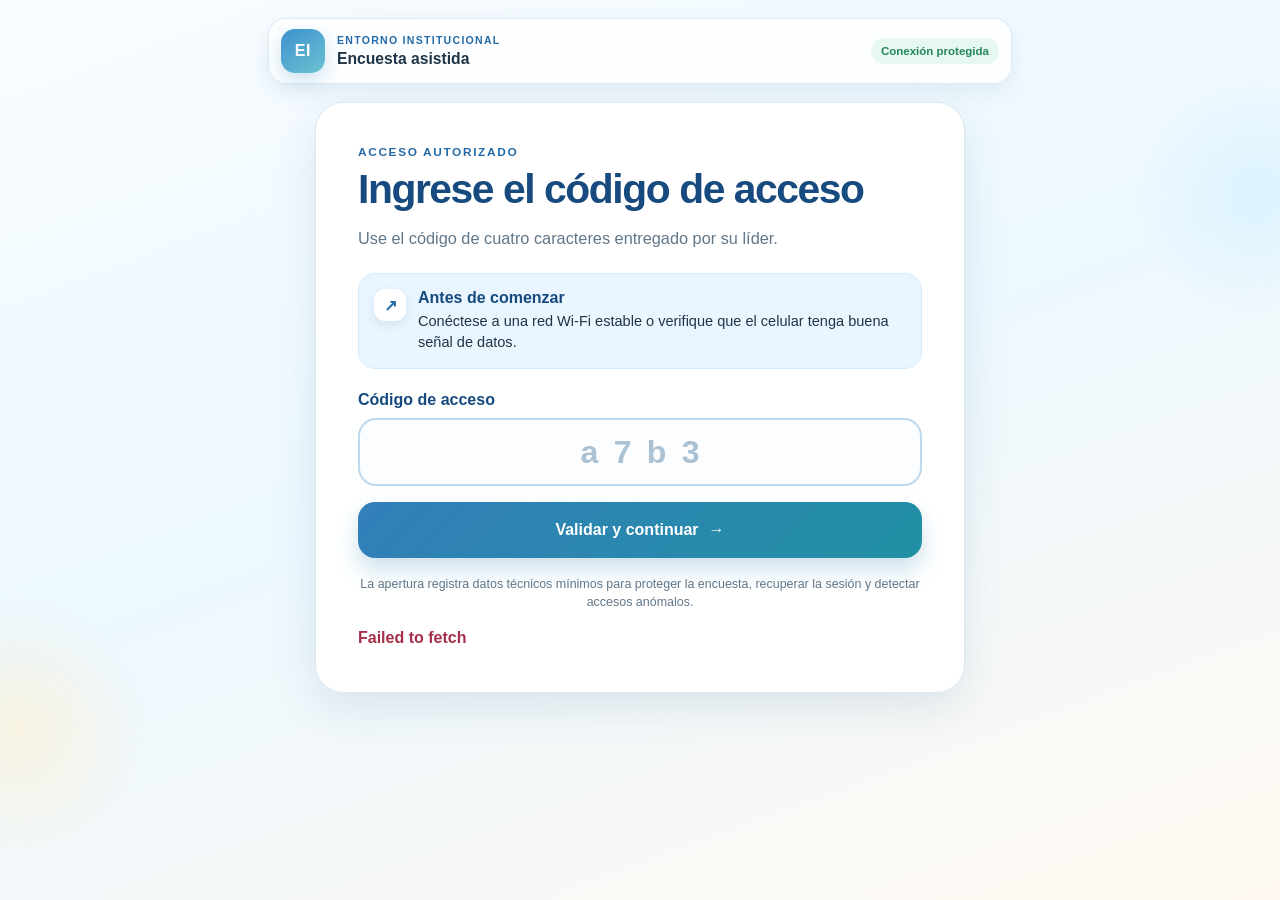
==== index.html @ a16de346 "Add files via upload" ====
<!doctype html>
<html lang="es">
<head>
  <meta charset="utf-8">
  <meta name="viewport" content="width=device-width,initial-scale=1,viewport-fit=cover">
  <meta name="theme-color" content="#eef7ff">
  <meta name="referrer" content="strict-origin-when-cross-origin">
  <meta http-equiv="Content-Security-Policy" content="default-src 'self'; connect-src https://script.google.com https://script.googleusercontent.com; media-src 'self' blob:; style-src 'self'; script-src 'self'; img-src 'self' data:; object-src 'none'; base-uri 'none'; form-action 'self'; frame-ancestors 'none'; upgrade-insecure-requests">
  <title>Encuesta institucional</title>
  <link rel="stylesheet" href="styles.css?v=3.3.1">
</head>
<body>
  <div class="ambient ambient-one" aria-hidden="true"></div>
  <div class="ambient ambient-two" aria-hidden="true"></div>
  <main class="app-shell">
    <header class="brandbar">
      <div class="brandmark" aria-hidden="true">EI</div>
      <div class="brandcopy">
        <span class="brand-overline">ENTORNO INSTITUCIONAL</span>
        <strong>Encuesta asistida</strong>
      </div>
      <span class="secure-badge">Conexión protegida</span>
    </header>

    <section id="loadingView" class="view active compact-view" aria-live="polite">
      <div class="state-icon loading-icon" aria-hidden="true"></div>
      <p class="eyebrow">INICIANDO</p>
      <h1>Preparando la encuesta</h1>
      <p id="loadingText" class="lead">Validando el acceso y las condiciones del entorno…</p>
      <div class="indeterminate"><span></span></div>
    </section>

    <section id="loginView" class="view compact-view">
      <p class="eyebrow">ACCESO AUTORIZADO</p>
      <h1>Ingrese el código de acceso</h1>
      <p class="lead">Use el código de cuatro caracteres entregado por su líder.</p>
      <div class="info-banner network-banner">
        <span class="banner-icon" aria-hidden="true">↗</span>
        <div><strong>Antes de comenzar</strong><p>Conéctese a una red Wi-Fi estable o verifique que el celular tenga buena señal de datos.</p></div>
      </div>
      <label class="field-label" for="accessCode">Código de acceso</label>
      <input id="accessCode" class="access-code" type="text" inputmode="text" autocomplete="one-time-code" maxlength="4" pattern="[a-z0-9]{4}" autocapitalize="none" spellcheck="false" placeholder="a7b3" aria-describedby="loginMsg">
      <button id="loginBtn" class="btn btn-primary"><span>Validar y continuar</span><span aria-hidden="true">→</span></button>
      <p class="privacy-note">La apertura registra datos técnicos mínimos para proteger la encuesta, recuperar la sesión y detectar accesos anómalos.</p>
      <p id="loginMsg" class="message" aria-live="polite"></p>
    </section>

    <section id="setupView" class="view compact-view">
      <p class="eyebrow">PASO DE PREPARACIÓN</p>
      <h1>Configure el entorno</h1>
      <p class="lead">Esta verificación confirma que el dispositivo puede guardar y transmitir la entrevista de forma segura.</p>
      <div class="setup-list" aria-label="Requisitos del entorno">
        <div class="setup-item"><span class="setup-number">1</span><div><strong>Conexión</strong><p>Buena señal de datos o red Wi-Fi estable.</p></div></div>
        <div class="setup-item"><span class="setup-number">2</span><div><strong>Permisos</strong><p>Ubicación y micrófono disponibles.</p></div></div>
        <div class="setup-item"><span class="setup-number">3</span><div><strong>Almacenamiento</strong><p>Espacio local seguro para proteger el avance.</p></div></div>
      </div>
      <label class="consent-card"><input id="consentCheck" type="checkbox"><span>Autorizo la grabación de las respuestas, la ubicación y el registro técnico necesario para la seguridad y recuperación de esta encuesta.</span></label>
      <button id="configureBtn" class="btn btn-primary"><span>Configurar entorno</span><span aria-hidden="true">✓</span></button>
      <div id="setupDetails" class="environment-card hidden">
        <div class="environment-row"><span class="environment-symbol storage-symbol" aria-hidden="true">▣</span><div><strong>Almacenamiento</strong><p id="storageText">Pendiente</p></div></div>
        <div class="environment-row"><span class="environment-symbol location-symbol" aria-hidden="true">⌖</span><div><strong>Ubicación</strong><p id="locationText">Pendiente</p></div></div>
        <div class="environment-row"><span class="environment-symbol microphone-symbol" aria-hidden="true">●</span><div class="environment-grow"><strong>Micrófono</strong><p id="microphoneText">Pendiente</p><div class="meter"><span id="setupMeter"></span></div><p id="setupVoiceText" class="voice-text">Escuchando…</p></div></div>
      </div>
      <div id="testArea" class="test-area hidden">
        <button id="testMicBtn" class="btn btn-test" title="Grabar y escuchar una prueba"><span class="test-icon" aria-hidden="true">◉</span><span>Probar y escucharme</span></button>
        <audio id="testPlayback" controls class="hidden"></audio>
      </div>
      <button id="startBtn" class="btn btn-success hidden"><span>Iniciar encuesta</span><span aria-hidden="true">▶</span></button>
      <p id="setupMsg" class="message" aria-live="polite"></p>
    </section>

    <section id="surveyView" class="view survey-view">
      <header class="survey-status">
        <div class="status-pill"><span id="connectionDot" class="dot"></span><span id="connectionText">Conexión</span></div>
        <div class="progress-pill"><span id="questionCount">1 / 1</span></div>
      </header>
      <div class="question-progress" aria-hidden="true"><span id="questionProgressBar"></span></div>

      <section class="audio-panel" aria-label="Estado del audio">
        <div class="audio-heading"><span class="audio-orb" aria-hidden="true"></span><div><strong id="voiceText">Escuchando…</strong><p id="audioAdvice">El indicador se pondrá verde cuando reciba voz con claridad.</p></div></div>
        <div class="meter meter-large"><span id="surveyMeter"></span></div>
      </section>

      <article id="questionCard" class="question-card theme-institucional">
        <div id="questionContextBox" class="context-block hidden"><span class="context-label">Contexto</span><p id="questionContext"></p></div>
        <div id="recommendationBox" class="recommendation-block hidden"><span class="recommendation-icon" aria-hidden="true">i</span><div><strong>Orientación para el entrevistador</strong><p id="questionRecommendation"></p></div></div>
        <div class="question-heading">
          <span id="questionBadge" class="question-badge">Pregunta</span>
          <h2 id="questionText"></h2>
        </div>
        <div id="answerArea" class="answer-area"></div>
      </article>

      <div id="syncCard" class="sync-card"><span class="sync-icon" aria-hidden="true">✓</span><p id="syncText">Avance actualizado.</p></div>
      <div id="adaptivePause" class="pause-box hidden"><strong>Estamos actualizando el avance</strong><p>Revise la respuesta mientras completamos el cargue.</p></div>
      <nav class="action-bar">
        <button id="backBtn" class="btn btn-back"><span aria-hidden="true">←</span><span>Anterior</span></button>
        <button id="nextBtn" class="btn btn-next"><span>Siguiente</span><span aria-hidden="true">→</span></button>
      </nav>
    </section>

    <section id="closingView" class="view compact-view closing-view">
      <div class="state-icon closing-icon" aria-hidden="true">✓</div>
      <p class="eyebrow">CIERRE DE LA DINÁMICA</p>
      <h1>Estamos guardando el avance</h1>
      <p class="lead">Mantenga esta ventana abierta y no apague el celular hasta alcanzar el 100 %.</p>
      <div class="progress progress-large"><span id="closingProgress"></span></div>
      <p id="closingPercent" class="closing-percent">0 %</p>
      <div class="closing-message-card"><span aria-hidden="true">↻</span><p id="closingMsg" class="message">Organizando la información…</p></div>
      <button id="backupBtn" class="btn btn-back hidden">Descargar respaldo protegido</button>
    </section>

    <section id="doneView" class="view compact-view done-view">
      <div class="state-icon done-icon" aria-hidden="true">✓</div>
      <p class="eyebrow">PROCESO COMPLETADO</p>
      <h1>Gracias por completar la dinámica</h1>
      <p class="lead">Las respuestas quedaron guardadas correctamente. Ya puede cerrar esta ventana.</p>
      <div class="success-summary"><span aria-hidden="true">✓</span><p>Encuesta finalizada y cargue confirmado.</p></div>
    </section>

    <section id="blockedView" class="view compact-view blocked-view">
      <div class="state-icon blocked-icon" aria-hidden="true">!</div>
      <p class="eyebrow">ENTORNO NO DISPONIBLE</p>
      <h1>No fue posible configurar el dispositivo</h1>
      <p class="lead">El navegador o el celular aplica restricciones que impiden guardar la encuesta de forma segura.</p>
      <div class="info-banner warning-banner"><span class="banner-icon" aria-hidden="true">i</span><div><strong>Cómo continuar</strong><p>Abra el enlace directamente en Google Chrome, revise los permisos y la privacidad, instale un navegador actualizado o use otro dispositivo.</p></div></div>
      <p id="blockedDetail" class="technical-detail"></p>
    </section>
  </main>
  <script src="config.js?v=3.3.1"></script>
  <script src="app.js?v=3.3.1"></script>
</body>
</html>
---- styles.css ----
:root{
  --blue-900:#174a7e;
  --blue-700:#246aa8;
  --blue-600:#2e7fc1;
  --blue-100:#e9f5ff;
  --blue-050:#f5faff;
  --cyan-600:#168da2;
  --cyan-100:#dff7fa;
  --green-700:#23865a;
  --green-100:#e6f8ef;
  --amber-700:#9a6b11;
  --amber-100:#fff4d6;
  --rose-700:#b64a62;
  --rose-100:#fff0f4;
  --violet-700:#7456a5;
  --violet-100:#f2edff;
  --ink:#203548;
  --muted:#60778a;
  --line:#dbe7f1;
  --surface:#ffffff;
  --shadow:0 16px 44px rgba(45,91,130,.12);
  --shadow-soft:0 8px 24px rgba(45,91,130,.09);
  --radius-xl:28px;
  --radius-lg:20px;
  --radius-md:14px;
}
*{box-sizing:border-box}
html{min-height:100%;background:#f4faff}
body{margin:0;min-height:100vh;font-family:Inter,ui-sans-serif,-apple-system,BlinkMacSystemFont,"Segoe UI",Roboto,Arial,sans-serif;color:var(--ink);background:linear-gradient(160deg,#f8fcff 0%,#edf8ff 48%,#fff9f1 100%);overflow-x:hidden}
button,input,textarea,select{font:inherit}
button{-webkit-tap-highlight-color:transparent}
.ambient{position:fixed;border-radius:999px;filter:blur(1px);opacity:.52;pointer-events:none;z-index:0}
.ambient-one{width:230px;height:230px;right:-90px;top:80px;background:radial-gradient(circle,#cceeff 0%,rgba(204,238,255,0) 72%)}
.ambient-two{width:260px;height:260px;left:-115px;bottom:40px;background:radial-gradient(circle,#ffedc8 0%,rgba(255,237,200,0) 72%)}
.app-shell{position:relative;z-index:1;width:min(100%,780px);min-height:100vh;margin:0 auto;padding:18px 18px calc(28px + env(safe-area-inset-bottom))}
.brandbar{display:flex;align-items:center;gap:12px;margin-bottom:18px;padding:10px 12px;background:rgba(255,255,255,.76);border:1px solid rgba(218,233,244,.9);border-radius:18px;box-shadow:var(--shadow-soft);backdrop-filter:blur(12px)}
.brandmark{display:grid;place-items:center;width:44px;height:44px;border-radius:14px;background:linear-gradient(145deg,#3d91ce,#6bc3d1);color:#fff;font-weight:900;letter-spacing:.04em;box-shadow:0 8px 18px rgba(46,127,193,.22)}
.brandcopy{display:flex;flex-direction:column;line-height:1.15}.brandcopy strong{font-size:.98rem}.brand-overline{font-size:.66rem;letter-spacing:.12em;color:var(--blue-700);font-weight:800;margin-bottom:4px}
.secure-badge{margin-left:auto;padding:7px 10px;border-radius:999px;background:var(--green-100);color:var(--green-700);font-size:.72rem;font-weight:800;white-space:nowrap}
.view{display:none;background:rgba(255,255,255,.94);border:1px solid rgba(216,231,242,.95);border-radius:var(--radius-xl);box-shadow:var(--shadow);padding:clamp(22px,5vw,42px);animation:viewIn .32s ease both}.view.active{display:block}
@keyframes viewIn{from{opacity:0;transform:translateY(10px)}to{opacity:1;transform:none}}
.compact-view{max-width:650px;margin:0 auto}
.eyebrow{margin:0 0 8px;color:var(--blue-700);font-size:.74rem;font-weight:900;letter-spacing:.14em}
h1{margin:0;color:var(--blue-900);font-size:clamp(1.75rem,7vw,2.55rem);line-height:1.08;letter-spacing:-.035em}
.lead{margin:14px 0 22px;color:var(--muted);font-size:1.02rem;line-height:1.6}
.field-label{display:block;margin:22px 0 9px;font-weight:850;color:var(--blue-900)}
.access-code{width:100%;height:68px;border:2px solid #bdd8ec;border-radius:18px;background:#fbfdff;color:var(--blue-900);font-size:2rem;font-weight:900;text-align:center;letter-spacing:.48em;text-indent:.48em;outline:0;transition:.2s}.access-code:focus{border-color:var(--blue-600);box-shadow:0 0 0 5px rgba(46,127,193,.12);background:#fff}.access-code::placeholder{color:#aac2d3}
.btn{width:100%;min-height:56px;border:0;border-radius:17px;padding:14px 18px;margin-top:16px;display:flex;align-items:center;justify-content:center;gap:10px;font-weight:850;cursor:pointer;transition:transform .16s ease,box-shadow .16s ease,filter .16s ease}.btn:not(:disabled):active{transform:translateY(2px) scale(.995)}.btn:disabled{opacity:.52;cursor:not-allowed;filter:grayscale(.15)}
.btn-primary{color:#fff;background:linear-gradient(135deg,#337fba,#2190a3);box-shadow:0 12px 22px rgba(40,125,172,.23)}.btn-primary:not(:disabled):hover{filter:brightness(1.04);box-shadow:0 14px 28px rgba(40,125,172,.28)}
.btn-success{color:#fff;background:linear-gradient(135deg,#2c9a69,#4db889);box-shadow:0 12px 22px rgba(44,154,105,.22)}
.btn-test{color:var(--violet-700);background:var(--violet-100);border:1px solid #ded3fa}.test-icon{display:grid;place-items:center;width:27px;height:27px;border-radius:50%;background:#fff;box-shadow:0 3px 8px rgba(116,86,165,.15)}
.btn-back{background:#eef5fa;color:var(--blue-900);border:1px solid #d3e3ef}.btn-next{color:#fff;background:linear-gradient(135deg,#2f80bd,#1d9aa3);box-shadow:0 10px 20px rgba(37,133,172,.2)}
.info-banner{display:flex;gap:12px;padding:15px;border-radius:17px;background:var(--blue-100);border:1px solid #d5eafa;color:var(--ink)}.info-banner strong{color:var(--blue-900)}.info-banner p{margin:4px 0 0;line-height:1.45;font-size:.91rem}.banner-icon{flex:0 0 32px;height:32px;border-radius:11px;display:grid;place-items:center;background:#fff;color:var(--blue-700);font-weight:900;box-shadow:0 4px 10px rgba(47,105,150,.12)}
.warning-banner{background:var(--amber-100);border-color:#f0dfa9}.warning-banner strong{color:var(--amber-700)}
.privacy-note{margin:17px 0 0;text-align:center;color:var(--muted);font-size:.78rem;line-height:1.45}
.message{min-height:24px;margin:14px 0 0;line-height:1.45;font-weight:700}.message.error{color:#a72f49}.message.success{color:var(--green-700)}.message.warning{color:var(--amber-700)}
.hidden{display:none!important}
.setup-list{display:grid;gap:10px;margin:18px 0}.setup-item{display:flex;align-items:center;gap:13px;padding:13px 14px;border:1px solid var(--line);background:#fbfdff;border-radius:16px}.setup-number{display:grid;place-items:center;flex:0 0 34px;height:34px;border-radius:12px;background:var(--blue-100);color:var(--blue-700);font-weight:900}.setup-item p{margin:3px 0 0;color:var(--muted);font-size:.85rem}.setup-item strong{color:var(--blue-900)}
.consent-card{display:flex;gap:12px;align-items:flex-start;padding:15px;border:1px solid #d6e4ee;border-radius:17px;background:#f9fcff;line-height:1.45;font-size:.9rem;cursor:pointer}.consent-card input{flex:0 0 20px;width:20px;height:20px;margin:1px 0 0;accent-color:var(--blue-600)}
.environment-card{margin-top:17px;padding:8px;border-radius:19px;background:#f5faff;border:1px solid #dbeaf5}.environment-row{display:flex;align-items:flex-start;gap:12px;padding:12px}.environment-row+.environment-row{border-top:1px solid #dfeaf2}.environment-symbol{display:grid;place-items:center;width:35px;height:35px;border-radius:12px;background:#fff;color:var(--blue-700);font-weight:900;box-shadow:0 4px 10px rgba(52,108,151,.1)}.environment-row p{margin:4px 0 0;color:var(--muted);font-size:.84rem}.environment-grow{flex:1}.test-area audio{width:100%;margin-top:12px}
.meter{height:10px;background:#dceaf3;border-radius:999px;overflow:hidden;margin-top:9px}.meter span{display:block;height:100%;width:0;border-radius:inherit;background:#8ca8bc;transition:width .13s,background .22s,box-shadow .22s}.meter span.good{background:linear-gradient(90deg,#43ad78,#62c88f);box-shadow:0 0 10px rgba(67,173,120,.34)}.meter span.pause{background:linear-gradient(90deg,#e0af3f,#f0c968)}.meter span.bad{background:linear-gradient(90deg,#d9687d,#eb8c9d)}.voice-text{font-size:.82rem!important;font-weight:800;color:var(--muted)!important}
.survey-view{padding:clamp(16px,4vw,28px);background:rgba(255,255,255,.95)}
.survey-status{display:flex;align-items:center;justify-content:space-between;gap:10px}.status-pill,.progress-pill{display:flex;align-items:center;gap:7px;padding:9px 12px;border-radius:999px;background:#f2f8fc;color:var(--blue-900);font-size:.8rem;font-weight:850}.dot{width:10px;height:10px;border-radius:50%;background:#9db1c0;box-shadow:0 0 0 4px rgba(157,177,192,.12)}.dot.online{background:#32a56c;box-shadow:0 0 0 4px rgba(50,165,108,.12)}.dot.offline{background:#cf6076;box-shadow:0 0 0 4px rgba(207,96,118,.12)}
.question-progress{height:6px;margin:13px 2px 15px;background:#e7f0f6;border-radius:999px;overflow:hidden}.question-progress span{display:block;height:100%;width:0;background:linear-gradient(90deg,#4b9ace,#41bdad);border-radius:inherit;transition:width .3s ease}
.audio-panel{padding:13px 15px;margin-bottom:15px;border-radius:18px;background:linear-gradient(135deg,#f2f9ff,#f3fcfb);border:1px solid #d7ebf2}.audio-heading{display:flex;align-items:center;gap:11px}.audio-heading strong{display:block;color:var(--blue-900);font-size:.92rem}.audio-heading p{margin:3px 0 0;color:var(--muted);font-size:.78rem;line-height:1.35}.audio-orb{width:36px;height:36px;border-radius:50%;background:radial-gradient(circle at 35% 30%,#fff 0 18%,#68bdd2 20% 52%,#438fc0 54%);box-shadow:0 0 0 6px rgba(82,166,199,.11)}.meter-large{height:9px;margin-top:12px}
.question-card{position:relative;overflow:hidden;min-height:50vh;padding:clamp(20px,5vw,34px);border-radius:25px;border:1px solid #d8e7f1;background:linear-gradient(145deg,#fff,#f8fcff);box-shadow:0 13px 30px rgba(49,93,126,.1);display:flex;flex-direction:column;justify-content:center;transition:background .3s,border-color .3s}.question-card:before{content:"";position:absolute;right:-35px;top:-38px;width:135px;height:135px;border-radius:50%;background:rgba(84,172,211,.09);pointer-events:none}.question-card.theme-experiencia{background:linear-gradient(145deg,#fff,#f8f5ff);border-color:#e4dcf4}.question-card.theme-experiencia:before{background:rgba(132,98,184,.08)}.question-card.theme-comunidad{background:linear-gradient(145deg,#fff,#f3fcf8);border-color:#d7efe3}.question-card.theme-comunidad:before{background:rgba(63,173,120,.08)}.question-card.theme-mejora{background:linear-gradient(145deg,#fff,#fff9ef);border-color:#f2e4c7}.question-card.theme-mejora:before{background:rgba(218,161,54,.08)}.question-card.theme-cierre{background:linear-gradient(145deg,#fff,#fff4f7);border-color:#f1dce3}.question-card.theme-cierre:before{background:rgba(204,92,124,.07)}
.context-block{margin-bottom:15px;padding:13px 15px;border-radius:15px;background:rgba(255,255,255,.8);border:1px solid rgba(205,222,234,.9)}.context-label{display:block;margin-bottom:4px;color:var(--cyan-600);font-size:.69rem;font-weight:900;letter-spacing:.1em;text-transform:uppercase}.context-block p{margin:0;color:var(--muted);font-size:.9rem;line-height:1.5}
.recommendation-block{display:flex;gap:12px;margin-bottom:19px;padding:14px 15px;border-radius:17px;background:var(--amber-100);border:1px solid #f0dfa9}.recommendation-icon{display:grid;place-items:center;flex:0 0 28px;height:28px;border-radius:10px;background:#fff;color:var(--amber-700);font-weight:900}.recommendation-block strong{color:#80580f;font-size:.83rem}.recommendation-block p{margin:4px 0 0;color:#775f31;font-size:.88rem;line-height:1.48}
.question-heading{position:relative;z-index:1}.question-badge{display:inline-flex;padding:6px 10px;margin-bottom:10px;border-radius:999px;background:var(--blue-100);color:var(--blue-700);font-size:.7rem;font-weight:900;letter-spacing:.08em;text-transform:uppercase}.question-heading h2{margin:0;color:var(--blue-900);font-size:clamp(1.42rem,6vw,2.12rem);line-height:1.24;letter-spacing:-.026em;text-wrap:pretty}.question-card.question-long .question-heading h2{font-size:clamp(1.22rem,5vw,1.7rem);line-height:1.34}.question-card.question-very-long .question-heading h2{font-size:clamp(1.08rem,4.5vw,1.42rem);line-height:1.4}
.answer-area{position:relative;z-index:1;margin-top:22px}.answer-area textarea,.answer-area input[type="number"],.answer-area input[type="text"],.answer-area select{width:100%;min-height:58px;padding:15px 16px;border:2px solid #cddfeb;border-radius:17px;background:#fff;color:var(--ink);font-size:1rem;outline:none;transition:.2s}.answer-area textarea{min-height:145px;resize:vertical;line-height:1.5}.answer-area textarea:focus,.answer-area input:focus,.answer-area select:focus{border-color:#55a3cf;box-shadow:0 0 0 5px rgba(73,158,206,.11)}
.choice{display:flex;align-items:center;gap:12px;min-height:56px;margin:10px 0;padding:13px 15px;border:2px solid #d7e4ed;border-radius:17px;background:rgba(255,255,255,.92);cursor:pointer;transition:.18s}.choice:hover{border-color:#9bc7e1;background:#fff;transform:translateY(-1px)}.choice:has(input:checked){border-color:#4f9fca;background:#eaf6ff;box-shadow:0 7px 16px rgba(54,137,184,.12)}.choice input{width:20px;height:20px;margin:0;accent-color:#348bc1}.choice span{font-weight:750;line-height:1.35}
.sync-card{display:flex;align-items:center;justify-content:center;gap:8px;margin:13px 0 0;padding:9px 12px;border-radius:14px;background:#f1f8f5;color:var(--green-700);font-size:.82rem;font-weight:750}.sync-card p{margin:0}.sync-icon{display:grid;place-items:center;width:21px;height:21px;border-radius:50%;background:var(--green-100);font-weight:900}.sync-card.is-pending{background:var(--amber-100);color:var(--amber-700)}.sync-card.is-offline{background:var(--rose-100);color:var(--rose-700)}
.pause-box{margin-top:12px;padding:14px;text-align:center;border-radius:16px;background:var(--violet-100);color:var(--violet-700)}.pause-box p{margin:4px 0 0;font-size:.86rem}
.action-bar{position:sticky;bottom:calc(10px + env(safe-area-inset-bottom));z-index:5;display:grid;grid-template-columns:minmax(112px,.78fr) minmax(160px,1.35fr);gap:11px;margin-top:14px;padding:8px;border-radius:21px;background:rgba(255,255,255,.9);border:1px solid rgba(211,228,239,.95);box-shadow:0 12px 28px rgba(40,79,111,.14);backdrop-filter:blur(12px)}.action-bar .btn{margin:0;min-height:54px}
.state-icon{display:grid;place-items:center;width:72px;height:72px;margin:2px 0 20px;border-radius:24px;font-size:2rem;font-weight:900}.loading-icon{position:relative;background:var(--blue-100)}.loading-icon:after{content:"";width:29px;height:29px;border:4px solid #b8d9ec;border-top-color:var(--blue-600);border-radius:50%;animation:spin .9s linear infinite}@keyframes spin{to{transform:rotate(360deg)}}
.indeterminate{height:8px;margin-top:22px;overflow:hidden;border-radius:999px;background:#e4eef5}.indeterminate span{display:block;width:42%;height:100%;border-radius:inherit;background:linear-gradient(90deg,#4f9ecb,#57c1ba);animation:indeterminate 1.4s ease-in-out infinite}@keyframes indeterminate{0%{transform:translateX(-110%)}100%{transform:translateX(340%)}}
.closing-icon{background:var(--blue-100);color:var(--blue-700)}.done-icon{background:var(--green-100);color:var(--green-700)}.blocked-icon{background:var(--rose-100);color:var(--rose-700)}
.progress{height:17px;background:#e3edf4;border-radius:999px;overflow:hidden}.progress span{display:block;width:0;height:100%;border-radius:inherit;background:linear-gradient(90deg,#3e91c7,#45b9aa);transition:width .35s}.progress-large{margin-top:26px}.closing-percent{text-align:center;margin:13px 0;font-size:1.65rem;font-weight:900;color:var(--blue-900)}.closing-message-card{display:flex;align-items:center;justify-content:center;gap:10px;padding:12px;border-radius:15px;background:#f4f9fc;color:var(--muted)}.closing-message-card .message{margin:0;min-height:0}.success-summary{display:flex;align-items:center;gap:11px;margin-top:24px;padding:15px;border-radius:17px;background:var(--green-100);color:var(--green-700);font-weight:800}.success-summary span{display:grid;place-items:center;width:28px;height:28px;border-radius:50%;background:#fff}.success-summary p{margin:0}.technical-detail{margin-top:16px;padding:11px 13px;border-radius:13px;background:#f8fafc;color:#788999;font-size:.77rem;overflow-wrap:anywhere}
@media(max-width:560px){.app-shell{padding:12px 12px calc(20px + env(safe-area-inset-bottom))}.brandbar{margin-bottom:12px}.secure-badge{font-size:.65rem;padding:6px 8px}.view{padding:21px 17px;border-radius:23px}.question-card{min-height:53vh;padding:21px 17px}.survey-view{padding:13px}.audio-panel{padding:12px}.action-bar{grid-template-columns:1fr 1.55fr}.brandcopy strong{font-size:.9rem}}
@media(max-width:370px){.secure-badge{display:none}.question-card{min-height:51vh}.question-heading h2{font-size:1.34rem}.action-bar{grid-template-columns:1fr}.btn-back{order:2}}
@media(prefers-reduced-motion:reduce){*,*:before,*:after{scroll-behavior:auto!important;animation-duration:.01ms!important;animation-iteration-count:1!important;transition-duration:.01ms!important}}
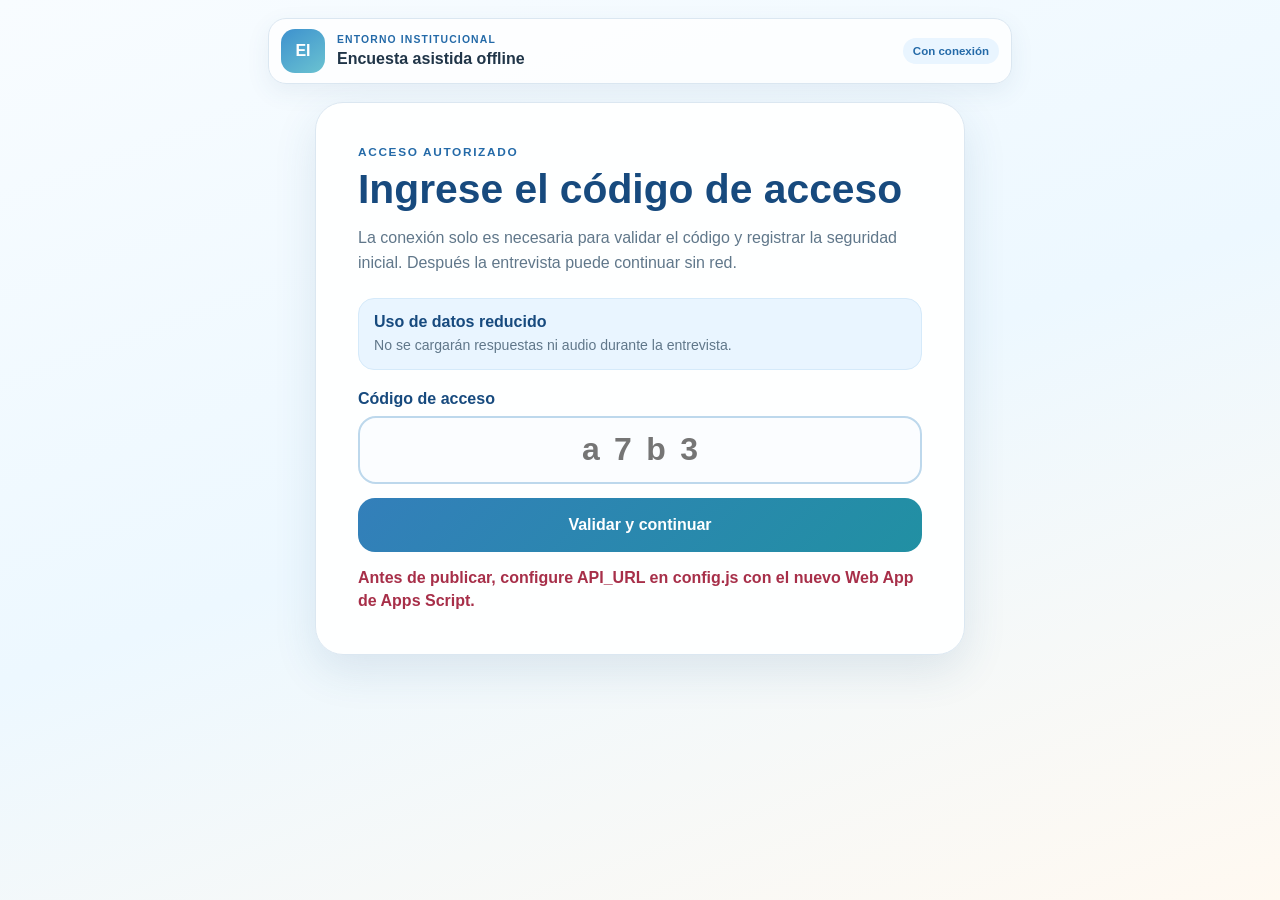
==== commit 0094f3dd: "Add files via upload" ====
--- a/index.html
+++ b/index.html
@@ -5,129 +5,128 @@
   <meta name="viewport" content="width=device-width,initial-scale=1,viewport-fit=cover">
   <meta name="theme-color" content="#eef7ff">
   <meta name="referrer" content="strict-origin-when-cross-origin">
-  <meta http-equiv="Content-Security-Policy" content="default-src 'self'; connect-src https://script.google.com https://script.googleusercontent.com; media-src 'self' blob:; style-src 'self'; script-src 'self'; img-src 'self' data:; object-src 'none'; base-uri 'none'; form-action 'self'; frame-ancestors 'none'; upgrade-insecure-requests">
-  <title>Encuesta institucional</title>
-  <link rel="stylesheet" href="styles.css?v=3.3.1">
+  <meta http-equiv="Content-Security-Policy" content="default-src 'self'; connect-src https://script.google.com https://script.googleusercontent.com; media-src 'self' blob:; style-src 'self'; script-src 'self'; img-src 'self' data:; object-src 'none'; base-uri 'none'; form-action 'self'; upgrade-insecure-requests">
+  <link rel="manifest" href="manifest.webmanifest">
+  <link rel="stylesheet" href="styles.css">
+  <title>Encuesta institucional offline</title>
 </head>
 <body>
-  <div class="ambient ambient-one" aria-hidden="true"></div>
-  <div class="ambient ambient-two" aria-hidden="true"></div>
   <main class="app-shell">
     <header class="brandbar">
-      <div class="brandmark" aria-hidden="true">EI</div>
-      <div class="brandcopy">
-        <span class="brand-overline">ENTORNO INSTITUCIONAL</span>
-        <strong>Encuesta asistida</strong>
-      </div>
-      <span class="secure-badge">Conexión protegida</span>
+      <div class="brandmark">EI</div>
+      <div class="brandcopy"><small>ENTORNO INSTITUCIONAL</small><strong>Encuesta asistida offline</strong></div>
+      <span id="globalConnection" class="secure-badge">Verificando…</span>
     </header>
 
-    <section id="loadingView" class="view active compact-view" aria-live="polite">
-      <div class="state-icon loading-icon" aria-hidden="true"></div>
+    <section id="loadingView" class="view active compact-view">
+      <div class="state-icon loading-icon"></div>
       <p class="eyebrow">INICIANDO</p>
-      <h1>Preparando la encuesta</h1>
-      <p id="loadingText" class="lead">Validando el acceso y las condiciones del entorno…</p>
-      <div class="indeterminate"><span></span></div>
+      <h1>Preparando la herramienta</h1>
+      <p class="lead">Revisando almacenamiento local y sesiones pendientes…</p>
+    </section>
+
+    <section id="resumeView" class="view compact-view">
+      <p class="eyebrow">SESIÓN LOCAL ENCONTRADA</p>
+      <h1>Puede continuar sin internet</h1>
+      <p class="lead">Este dispositivo conserva una entrevista que no ha sido borrada. Ingrese el mismo código para reanudarla.</p>
+      <div class="info-banner"><strong id="resumeSessionLabel">Sesión guardada</strong><span id="resumeStageText"></span></div>
+      <label class="field-label" for="resumeCode">Código de acceso</label>
+      <input id="resumeCode" class="access-code" maxlength="4" autocomplete="off" autocapitalize="none" spellcheck="false" placeholder="a7b3">
+      <button id="resumeBtn" class="btn btn-primary">Reanudar entrevista</button>
+      <button id="goLoginBtn" class="btn btn-secondary">Volver al acceso en línea</button>
+      <p id="resumeMsg" class="message"></p>
     </section>
 
     <section id="loginView" class="view compact-view">
       <p class="eyebrow">ACCESO AUTORIZADO</p>
       <h1>Ingrese el código de acceso</h1>
-      <p class="lead">Use el código de cuatro caracteres entregado por su líder.</p>
-      <div class="info-banner network-banner">
-        <span class="banner-icon" aria-hidden="true">↗</span>
-        <div><strong>Antes de comenzar</strong><p>Conéctese a una red Wi-Fi estable o verifique que el celular tenga buena señal de datos.</p></div>
-      </div>
+      <p class="lead">La conexión solo es necesaria para validar el código y registrar la seguridad inicial. Después la entrevista puede continuar sin red.</p>
+      <div class="info-banner"><strong>Uso de datos reducido</strong><span>No se cargarán respuestas ni audio durante la entrevista.</span></div>
       <label class="field-label" for="accessCode">Código de acceso</label>
-      <input id="accessCode" class="access-code" type="text" inputmode="text" autocomplete="one-time-code" maxlength="4" pattern="[a-z0-9]{4}" autocapitalize="none" spellcheck="false" placeholder="a7b3" aria-describedby="loginMsg">
-      <button id="loginBtn" class="btn btn-primary"><span>Validar y continuar</span><span aria-hidden="true">→</span></button>
-      <p class="privacy-note">La apertura registra datos técnicos mínimos para proteger la encuesta, recuperar la sesión y detectar accesos anómalos.</p>
-      <p id="loginMsg" class="message" aria-live="polite"></p>
+      <input id="accessCode" class="access-code" maxlength="4" autocomplete="one-time-code" autocapitalize="none" spellcheck="false" placeholder="a7b3">
+      <button id="loginBtn" class="btn btn-primary">Validar y continuar</button>
+      <p id="loginMsg" class="message"></p>
     </section>
 
     <section id="setupView" class="view compact-view">
-      <p class="eyebrow">PASO DE PREPARACIÓN</p>
+      <p class="eyebrow">PREPARACIÓN LOCAL</p>
       <h1>Configure el entorno</h1>
-      <p class="lead">Esta verificación confirma que el dispositivo puede guardar y transmitir la entrevista de forma segura.</p>
-      <div class="setup-list" aria-label="Requisitos del entorno">
-        <div class="setup-item"><span class="setup-number">1</span><div><strong>Conexión</strong><p>Buena señal de datos o red Wi-Fi estable.</p></div></div>
-        <div class="setup-item"><span class="setup-number">2</span><div><strong>Permisos</strong><p>Ubicación y micrófono disponibles.</p></div></div>
-        <div class="setup-item"><span class="setup-number">3</span><div><strong>Almacenamiento</strong><p>Espacio local seguro para proteger el avance.</p></div></div>
+      <p class="lead">El dispositivo verificará espacio, ubicación, micrófono y cifrado. Los audios se guardarán cifrados en este teléfono.</p>
+      <div class="setup-list">
+        <div><strong>1. Almacenamiento</strong><span id="storageText">Pendiente</span></div>
+        <div><strong>2. Ubicación</strong><span id="locationText">Pendiente</span></div>
+        <div><strong>3. Micrófono</strong><span id="microphoneText">Pendiente</span></div>
       </div>
-      <label class="consent-card"><input id="consentCheck" type="checkbox"><span>Autorizo la grabación de las respuestas, la ubicación y el registro técnico necesario para la seguridad y recuperación de esta encuesta.</span></label>
-      <button id="configureBtn" class="btn btn-primary"><span>Configurar entorno</span><span aria-hidden="true">✓</span></button>
-      <div id="setupDetails" class="environment-card hidden">
-        <div class="environment-row"><span class="environment-symbol storage-symbol" aria-hidden="true">▣</span><div><strong>Almacenamiento</strong><p id="storageText">Pendiente</p></div></div>
-        <div class="environment-row"><span class="environment-symbol location-symbol" aria-hidden="true">⌖</span><div><strong>Ubicación</strong><p id="locationText">Pendiente</p></div></div>
-        <div class="environment-row"><span class="environment-symbol microphone-symbol" aria-hidden="true">●</span><div class="environment-grow"><strong>Micrófono</strong><p id="microphoneText">Pendiente</p><div class="meter"><span id="setupMeter"></span></div><p id="setupVoiceText" class="voice-text">Escuchando…</p></div></div>
+      <label class="consent-card"><input id="consentCheck" type="checkbox"><span>Autorizo la grabación, ubicación y registro técnico necesario para esta entrevista y su recuperación.</span></label>
+      <button id="configureBtn" class="btn btn-primary">Configurar entorno</button>
+      <div id="audioTestArea" class="hidden">
+        <div class="audio-panel"><strong id="setupVoiceText">Escuchando…</strong><div class="meter"><span id="setupMeter"></span></div></div>
+        <button id="testMicBtn" class="btn btn-secondary">Probar y escucharme</button>
+        <audio id="testPlayback" class="hidden" controls></audio>
       </div>
-      <div id="testArea" class="test-area hidden">
-        <button id="testMicBtn" class="btn btn-test" title="Grabar y escuchar una prueba"><span class="test-icon" aria-hidden="true">◉</span><span>Probar y escucharme</span></button>
-        <audio id="testPlayback" controls class="hidden"></audio>
-      </div>
-      <button id="startBtn" class="btn btn-success hidden"><span>Iniciar encuesta</span><span aria-hidden="true">▶</span></button>
-      <p id="setupMsg" class="message" aria-live="polite"></p>
+      <button id="startBtn" class="btn btn-success hidden">Iniciar encuesta</button>
+      <p id="setupMsg" class="message"></p>
     </section>
 
     <section id="surveyView" class="view survey-view">
       <header class="survey-status">
-        <div class="status-pill"><span id="connectionDot" class="dot"></span><span id="connectionText">Conexión</span></div>
-        <div class="progress-pill"><span id="questionCount">1 / 1</span></div>
+        <span id="connectionText" class="status-pill">Estado local</span>
+        <span id="questionCount" class="status-pill">1 de 1</span>
       </header>
-      <div class="question-progress" aria-hidden="true"><span id="questionProgressBar"></span></div>
-
-      <section class="audio-panel" aria-label="Estado del audio">
-        <div class="audio-heading"><span class="audio-orb" aria-hidden="true"></span><div><strong id="voiceText">Escuchando…</strong><p id="audioAdvice">El indicador se pondrá verde cuando reciba voz con claridad.</p></div></div>
-        <div class="meter meter-large"><span id="surveyMeter"></span></div>
-      </section>
-
+      <div class="question-progress"><span id="questionProgressBar"></span></div>
+      <div class="audio-panel">
+        <strong id="voiceText">Escuchando…</strong>
+        <p id="audioAdvice">La grabación se almacena cifrada en este dispositivo.</p>
+        <div class="meter"><span id="surveyMeter"></span></div>
+      </div>
       <article id="questionCard" class="question-card theme-institucional">
-        <div id="questionContextBox" class="context-block hidden"><span class="context-label">Contexto</span><p id="questionContext"></p></div>
-        <div id="recommendationBox" class="recommendation-block hidden"><span class="recommendation-icon" aria-hidden="true">i</span><div><strong>Orientación para el entrevistador</strong><p id="questionRecommendation"></p></div></div>
-        <div class="question-heading">
-          <span id="questionBadge" class="question-badge">Pregunta</span>
-          <h2 id="questionText"></h2>
-        </div>
+        <div id="questionContextBox" class="context-block hidden"><small>Contexto</small><p id="questionContext"></p></div>
+        <div id="recommendationBox" class="recommendation-block hidden"><strong>Orientación para el entrevistador</strong><p id="questionRecommendation"></p></div>
+        <span id="questionBadge" class="question-badge">Pregunta</span>
+        <h2 id="questionText"></h2>
         <div id="answerArea" class="answer-area"></div>
       </article>
-
-      <div id="syncCard" class="sync-card"><span class="sync-icon" aria-hidden="true">✓</span><p id="syncText">Avance actualizado.</p></div>
-      <div id="adaptivePause" class="pause-box hidden"><strong>Estamos actualizando el avance</strong><p>Revise la respuesta mientras completamos el cargue.</p></div>
+      <div class="local-card"><strong>Guardado local</strong><span id="localSaveText">Protegiendo avance…</span></div>
       <nav class="action-bar">
-        <button id="backBtn" class="btn btn-back"><span aria-hidden="true">←</span><span>Anterior</span></button>
-        <button id="nextBtn" class="btn btn-next"><span>Siguiente</span><span aria-hidden="true">→</span></button>
+        <button id="backBtn" class="btn btn-secondary">← Anterior</button>
+        <button id="nextBtn" class="btn btn-primary">Siguiente →</button>
       </nav>
     </section>
 
-    <section id="closingView" class="view compact-view closing-view">
-      <div class="state-icon closing-icon" aria-hidden="true">✓</div>
-      <p class="eyebrow">CIERRE DE LA DINÁMICA</p>
-      <h1>Estamos guardando el avance</h1>
-      <p class="lead">Mantenga esta ventana abierta y no apague el celular hasta alcanzar el 100 %.</p>
-      <div class="progress progress-large"><span id="closingProgress"></span></div>
-      <p id="closingPercent" class="closing-percent">0 %</p>
-      <div class="closing-message-card"><span aria-hidden="true">↻</span><p id="closingMsg" class="message">Organizando la información…</p></div>
-      <button id="backupBtn" class="btn btn-back hidden">Descargar respaldo protegido</button>
+    <section id="finalizingView" class="view compact-view">
+      <p class="eyebrow">FINALIZANDO</p>
+      <h1>Preparando el expediente cifrado</h1>
+      <p class="lead">No se está cargando a Google. Estamos organizando en el teléfono las respuestas y audios cifrados.</p>
+      <div class="progress"><span id="packageProgress"></span></div>
+      <p id="packageProgressText" class="message">Deteniendo grabación…</p>
     </section>
 
-    <section id="doneView" class="view compact-view done-view">
-      <div class="state-icon done-icon" aria-hidden="true">✓</div>
-      <p class="eyebrow">PROCESO COMPLETADO</p>
-      <h1>Gracias por completar la dinámica</h1>
-      <p class="lead">Las respuestas quedaron guardadas correctamente. Ya puede cerrar esta ventana.</p>
-      <div class="success-summary"><span aria-hidden="true">✓</span><p>Encuesta finalizada y cargue confirmado.</p></div>
+    <section id="shareView" class="view compact-view">
+      <p class="eyebrow">EXPEDIENTE LISTO</p>
+      <h1>Enviar respuestas</h1>
+      <p class="lead">El archivo está cifrado. Compártalo por WhatsApp con el número configurado. La herramienta no puede enviarlo sin su confirmación.</p>
+      <div class="file-card">
+        <strong id="packageName">archivo.encuesta</strong>
+        <span id="packageSize">0 MB</span>
+        <span id="whatsappTarget">Destino: sin configurar</span>
+      </div>
+      <button id="shareBtn" class="btn btn-success">Compartir archivo</button>
+      <button id="downloadBtn" class="btn btn-secondary">Descargar respaldo</button>
+      <button id="whatsappBtn" class="btn btn-whatsapp">Abrir chat de WhatsApp</button>
+      <div class="warning-box">Primero comparta o descargue el archivo. El botón “Abrir chat” solo abre la conversación y un mensaje identificador; los navegadores no permiten adjuntar automáticamente un archivo mediante un enlace de WhatsApp.</div>
+      <button id="markSentBtn" class="btn btn-primary">Ya lo envié: habilitar nueva entrevista</button>
+      <p id="shareMsg" class="message"></p>
     </section>
 
-    <section id="blockedView" class="view compact-view blocked-view">
-      <div class="state-icon blocked-icon" aria-hidden="true">!</div>
+    <section id="blockedView" class="view compact-view">
       <p class="eyebrow">ENTORNO NO DISPONIBLE</p>
-      <h1>No fue posible configurar el dispositivo</h1>
-      <p class="lead">El navegador o el celular aplica restricciones que impiden guardar la encuesta de forma segura.</p>
-      <div class="info-banner warning-banner"><span class="banner-icon" aria-hidden="true">i</span><div><strong>Cómo continuar</strong><p>Abra el enlace directamente en Google Chrome, revise los permisos y la privacidad, instale un navegador actualizado o use otro dispositivo.</p></div></div>
-      <p id="blockedDetail" class="technical-detail"></p>
+      <h1>No fue posible configurar este dispositivo</h1>
+      <p id="blockedDetail" class="lead"></p>
+      <button id="reloadBtn" class="btn btn-secondary">Volver a intentar</button>
     </section>
   </main>
-  <script src="config.js?v=3.3.1"></script>
-  <script src="app.js?v=3.3.1"></script>
+
+  <script src="config.js"></script>
+  <script src="app.js"></script>
 </body>
 </html>
--- a/styles.css
+++ b/styles.css
@@ -1,81 +1,7 @@
 :root{
-  --blue-900:#174a7e;
-  --blue-700:#246aa8;
-  --blue-600:#2e7fc1;
-  --blue-100:#e9f5ff;
-  --blue-050:#f5faff;
-  --cyan-600:#168da2;
-  --cyan-100:#dff7fa;
-  --green-700:#23865a;
-  --green-100:#e6f8ef;
-  --amber-700:#9a6b11;
-  --amber-100:#fff4d6;
-  --rose-700:#b64a62;
-  --rose-100:#fff0f4;
-  --violet-700:#7456a5;
-  --violet-100:#f2edff;
-  --ink:#203548;
-  --muted:#60778a;
-  --line:#dbe7f1;
-  --surface:#ffffff;
-  --shadow:0 16px 44px rgba(45,91,130,.12);
-  --shadow-soft:0 8px 24px rgba(45,91,130,.09);
-  --radius-xl:28px;
-  --radius-lg:20px;
-  --radius-md:14px;
+  --blue-900:#174a7e;--blue-700:#246aa8;--blue-600:#2e7fc1;--blue-100:#e9f5ff;
+  --green-700:#23865a;--green-100:#e6f8ef;--amber-700:#8a6216;--amber-100:#fff4d6;
+  --rose-700:#b64a62;--rose-100:#fff0f4;--violet-100:#f2edff;--ink:#203548;
+  --muted:#60778a;--line:#dbe7f1;--surface:#fff;--shadow:0 16px 44px rgba(45,91,130,.12)
 }
-*{box-sizing:border-box}
-html{min-height:100%;background:#f4faff}
-body{margin:0;min-height:100vh;font-family:Inter,ui-sans-serif,-apple-system,BlinkMacSystemFont,"Segoe UI",Roboto,Arial,sans-serif;color:var(--ink);background:linear-gradient(160deg,#f8fcff 0%,#edf8ff 48%,#fff9f1 100%);overflow-x:hidden}
-button,input,textarea,select{font:inherit}
-button{-webkit-tap-highlight-color:transparent}
-.ambient{position:fixed;border-radius:999px;filter:blur(1px);opacity:.52;pointer-events:none;z-index:0}
-.ambient-one{width:230px;height:230px;right:-90px;top:80px;background:radial-gradient(circle,#cceeff 0%,rgba(204,238,255,0) 72%)}
-.ambient-two{width:260px;height:260px;left:-115px;bottom:40px;background:radial-gradient(circle,#ffedc8 0%,rgba(255,237,200,0) 72%)}
-.app-shell{position:relative;z-index:1;width:min(100%,780px);min-height:100vh;margin:0 auto;padding:18px 18px calc(28px + env(safe-area-inset-bottom))}
-.brandbar{display:flex;align-items:center;gap:12px;margin-bottom:18px;padding:10px 12px;background:rgba(255,255,255,.76);border:1px solid rgba(218,233,244,.9);border-radius:18px;box-shadow:var(--shadow-soft);backdrop-filter:blur(12px)}
-.brandmark{display:grid;place-items:center;width:44px;height:44px;border-radius:14px;background:linear-gradient(145deg,#3d91ce,#6bc3d1);color:#fff;font-weight:900;letter-spacing:.04em;box-shadow:0 8px 18px rgba(46,127,193,.22)}
-.brandcopy{display:flex;flex-direction:column;line-height:1.15}.brandcopy strong{font-size:.98rem}.brand-overline{font-size:.66rem;letter-spacing:.12em;color:var(--blue-700);font-weight:800;margin-bottom:4px}
-.secure-badge{margin-left:auto;padding:7px 10px;border-radius:999px;background:var(--green-100);color:var(--green-700);font-size:.72rem;font-weight:800;white-space:nowrap}
-.view{display:none;background:rgba(255,255,255,.94);border:1px solid rgba(216,231,242,.95);border-radius:var(--radius-xl);box-shadow:var(--shadow);padding:clamp(22px,5vw,42px);animation:viewIn .32s ease both}.view.active{display:block}
-@keyframes viewIn{from{opacity:0;transform:translateY(10px)}to{opacity:1;transform:none}}
-.compact-view{max-width:650px;margin:0 auto}
-.eyebrow{margin:0 0 8px;color:var(--blue-700);font-size:.74rem;font-weight:900;letter-spacing:.14em}
-h1{margin:0;color:var(--blue-900);font-size:clamp(1.75rem,7vw,2.55rem);line-height:1.08;letter-spacing:-.035em}
-.lead{margin:14px 0 22px;color:var(--muted);font-size:1.02rem;line-height:1.6}
-.field-label{display:block;margin:22px 0 9px;font-weight:850;color:var(--blue-900)}
-.access-code{width:100%;height:68px;border:2px solid #bdd8ec;border-radius:18px;background:#fbfdff;color:var(--blue-900);font-size:2rem;font-weight:900;text-align:center;letter-spacing:.48em;text-indent:.48em;outline:0;transition:.2s}.access-code:focus{border-color:var(--blue-600);box-shadow:0 0 0 5px rgba(46,127,193,.12);background:#fff}.access-code::placeholder{color:#aac2d3}
-.btn{width:100%;min-height:56px;border:0;border-radius:17px;padding:14px 18px;margin-top:16px;display:flex;align-items:center;justify-content:center;gap:10px;font-weight:850;cursor:pointer;transition:transform .16s ease,box-shadow .16s ease,filter .16s ease}.btn:not(:disabled):active{transform:translateY(2px) scale(.995)}.btn:disabled{opacity:.52;cursor:not-allowed;filter:grayscale(.15)}
-.btn-primary{color:#fff;background:linear-gradient(135deg,#337fba,#2190a3);box-shadow:0 12px 22px rgba(40,125,172,.23)}.btn-primary:not(:disabled):hover{filter:brightness(1.04);box-shadow:0 14px 28px rgba(40,125,172,.28)}
-.btn-success{color:#fff;background:linear-gradient(135deg,#2c9a69,#4db889);box-shadow:0 12px 22px rgba(44,154,105,.22)}
-.btn-test{color:var(--violet-700);background:var(--violet-100);border:1px solid #ded3fa}.test-icon{display:grid;place-items:center;width:27px;height:27px;border-radius:50%;background:#fff;box-shadow:0 3px 8px rgba(116,86,165,.15)}
-.btn-back{background:#eef5fa;color:var(--blue-900);border:1px solid #d3e3ef}.btn-next{color:#fff;background:linear-gradient(135deg,#2f80bd,#1d9aa3);box-shadow:0 10px 20px rgba(37,133,172,.2)}
-.info-banner{display:flex;gap:12px;padding:15px;border-radius:17px;background:var(--blue-100);border:1px solid #d5eafa;color:var(--ink)}.info-banner strong{color:var(--blue-900)}.info-banner p{margin:4px 0 0;line-height:1.45;font-size:.91rem}.banner-icon{flex:0 0 32px;height:32px;border-radius:11px;display:grid;place-items:center;background:#fff;color:var(--blue-700);font-weight:900;box-shadow:0 4px 10px rgba(47,105,150,.12)}
-.warning-banner{background:var(--amber-100);border-color:#f0dfa9}.warning-banner strong{color:var(--amber-700)}
-.privacy-note{margin:17px 0 0;text-align:center;color:var(--muted);font-size:.78rem;line-height:1.45}
-.message{min-height:24px;margin:14px 0 0;line-height:1.45;font-weight:700}.message.error{color:#a72f49}.message.success{color:var(--green-700)}.message.warning{color:var(--amber-700)}
-.hidden{display:none!important}
-.setup-list{display:grid;gap:10px;margin:18px 0}.setup-item{display:flex;align-items:center;gap:13px;padding:13px 14px;border:1px solid var(--line);background:#fbfdff;border-radius:16px}.setup-number{display:grid;place-items:center;flex:0 0 34px;height:34px;border-radius:12px;background:var(--blue-100);color:var(--blue-700);font-weight:900}.setup-item p{margin:3px 0 0;color:var(--muted);font-size:.85rem}.setup-item strong{color:var(--blue-900)}
-.consent-card{display:flex;gap:12px;align-items:flex-start;padding:15px;border:1px solid #d6e4ee;border-radius:17px;background:#f9fcff;line-height:1.45;font-size:.9rem;cursor:pointer}.consent-card input{flex:0 0 20px;width:20px;height:20px;margin:1px 0 0;accent-color:var(--blue-600)}
-.environment-card{margin-top:17px;padding:8px;border-radius:19px;background:#f5faff;border:1px solid #dbeaf5}.environment-row{display:flex;align-items:flex-start;gap:12px;padding:12px}.environment-row+.environment-row{border-top:1px solid #dfeaf2}.environment-symbol{display:grid;place-items:center;width:35px;height:35px;border-radius:12px;background:#fff;color:var(--blue-700);font-weight:900;box-shadow:0 4px 10px rgba(52,108,151,.1)}.environment-row p{margin:4px 0 0;color:var(--muted);font-size:.84rem}.environment-grow{flex:1}.test-area audio{width:100%;margin-top:12px}
-.meter{height:10px;background:#dceaf3;border-radius:999px;overflow:hidden;margin-top:9px}.meter span{display:block;height:100%;width:0;border-radius:inherit;background:#8ca8bc;transition:width .13s,background .22s,box-shadow .22s}.meter span.good{background:linear-gradient(90deg,#43ad78,#62c88f);box-shadow:0 0 10px rgba(67,173,120,.34)}.meter span.pause{background:linear-gradient(90deg,#e0af3f,#f0c968)}.meter span.bad{background:linear-gradient(90deg,#d9687d,#eb8c9d)}.voice-text{font-size:.82rem!important;font-weight:800;color:var(--muted)!important}
-.survey-view{padding:clamp(16px,4vw,28px);background:rgba(255,255,255,.95)}
-.survey-status{display:flex;align-items:center;justify-content:space-between;gap:10px}.status-pill,.progress-pill{display:flex;align-items:center;gap:7px;padding:9px 12px;border-radius:999px;background:#f2f8fc;color:var(--blue-900);font-size:.8rem;font-weight:850}.dot{width:10px;height:10px;border-radius:50%;background:#9db1c0;box-shadow:0 0 0 4px rgba(157,177,192,.12)}.dot.online{background:#32a56c;box-shadow:0 0 0 4px rgba(50,165,108,.12)}.dot.offline{background:#cf6076;box-shadow:0 0 0 4px rgba(207,96,118,.12)}
-.question-progress{height:6px;margin:13px 2px 15px;background:#e7f0f6;border-radius:999px;overflow:hidden}.question-progress span{display:block;height:100%;width:0;background:linear-gradient(90deg,#4b9ace,#41bdad);border-radius:inherit;transition:width .3s ease}
-.audio-panel{padding:13px 15px;margin-bottom:15px;border-radius:18px;background:linear-gradient(135deg,#f2f9ff,#f3fcfb);border:1px solid #d7ebf2}.audio-heading{display:flex;align-items:center;gap:11px}.audio-heading strong{display:block;color:var(--blue-900);font-size:.92rem}.audio-heading p{margin:3px 0 0;color:var(--muted);font-size:.78rem;line-height:1.35}.audio-orb{width:36px;height:36px;border-radius:50%;background:radial-gradient(circle at 35% 30%,#fff 0 18%,#68bdd2 20% 52%,#438fc0 54%);box-shadow:0 0 0 6px rgba(82,166,199,.11)}.meter-large{height:9px;margin-top:12px}
-.question-card{position:relative;overflow:hidden;min-height:50vh;padding:clamp(20px,5vw,34px);border-radius:25px;border:1px solid #d8e7f1;background:linear-gradient(145deg,#fff,#f8fcff);box-shadow:0 13px 30px rgba(49,93,126,.1);display:flex;flex-direction:column;justify-content:center;transition:background .3s,border-color .3s}.question-card:before{content:"";position:absolute;right:-35px;top:-38px;width:135px;height:135px;border-radius:50%;background:rgba(84,172,211,.09);pointer-events:none}.question-card.theme-experiencia{background:linear-gradient(145deg,#fff,#f8f5ff);border-color:#e4dcf4}.question-card.theme-experiencia:before{background:rgba(132,98,184,.08)}.question-card.theme-comunidad{background:linear-gradient(145deg,#fff,#f3fcf8);border-color:#d7efe3}.question-card.theme-comunidad:before{background:rgba(63,173,120,.08)}.question-card.theme-mejora{background:linear-gradient(145deg,#fff,#fff9ef);border-color:#f2e4c7}.question-card.theme-mejora:before{background:rgba(218,161,54,.08)}.question-card.theme-cierre{background:linear-gradient(145deg,#fff,#fff4f7);border-color:#f1dce3}.question-card.theme-cierre:before{background:rgba(204,92,124,.07)}
-.context-block{margin-bottom:15px;padding:13px 15px;border-radius:15px;background:rgba(255,255,255,.8);border:1px solid rgba(205,222,234,.9)}.context-label{display:block;margin-bottom:4px;color:var(--cyan-600);font-size:.69rem;font-weight:900;letter-spacing:.1em;text-transform:uppercase}.context-block p{margin:0;color:var(--muted);font-size:.9rem;line-height:1.5}
-.recommendation-block{display:flex;gap:12px;margin-bottom:19px;padding:14px 15px;border-radius:17px;background:var(--amber-100);border:1px solid #f0dfa9}.recommendation-icon{display:grid;place-items:center;flex:0 0 28px;height:28px;border-radius:10px;background:#fff;color:var(--amber-700);font-weight:900}.recommendation-block strong{color:#80580f;font-size:.83rem}.recommendation-block p{margin:4px 0 0;color:#775f31;font-size:.88rem;line-height:1.48}
-.question-heading{position:relative;z-index:1}.question-badge{display:inline-flex;padding:6px 10px;margin-bottom:10px;border-radius:999px;background:var(--blue-100);color:var(--blue-700);font-size:.7rem;font-weight:900;letter-spacing:.08em;text-transform:uppercase}.question-heading h2{margin:0;color:var(--blue-900);font-size:clamp(1.42rem,6vw,2.12rem);line-height:1.24;letter-spacing:-.026em;text-wrap:pretty}.question-card.question-long .question-heading h2{font-size:clamp(1.22rem,5vw,1.7rem);line-height:1.34}.question-card.question-very-long .question-heading h2{font-size:clamp(1.08rem,4.5vw,1.42rem);line-height:1.4}
-.answer-area{position:relative;z-index:1;margin-top:22px}.answer-area textarea,.answer-area input[type="number"],.answer-area input[type="text"],.answer-area select{width:100%;min-height:58px;padding:15px 16px;border:2px solid #cddfeb;border-radius:17px;background:#fff;color:var(--ink);font-size:1rem;outline:none;transition:.2s}.answer-area textarea{min-height:145px;resize:vertical;line-height:1.5}.answer-area textarea:focus,.answer-area input:focus,.answer-area select:focus{border-color:#55a3cf;box-shadow:0 0 0 5px rgba(73,158,206,.11)}
-.choice{display:flex;align-items:center;gap:12px;min-height:56px;margin:10px 0;padding:13px 15px;border:2px solid #d7e4ed;border-radius:17px;background:rgba(255,255,255,.92);cursor:pointer;transition:.18s}.choice:hover{border-color:#9bc7e1;background:#fff;transform:translateY(-1px)}.choice:has(input:checked){border-color:#4f9fca;background:#eaf6ff;box-shadow:0 7px 16px rgba(54,137,184,.12)}.choice input{width:20px;height:20px;margin:0;accent-color:#348bc1}.choice span{font-weight:750;line-height:1.35}
-.sync-card{display:flex;align-items:center;justify-content:center;gap:8px;margin:13px 0 0;padding:9px 12px;border-radius:14px;background:#f1f8f5;color:var(--green-700);font-size:.82rem;font-weight:750}.sync-card p{margin:0}.sync-icon{display:grid;place-items:center;width:21px;height:21px;border-radius:50%;background:var(--green-100);font-weight:900}.sync-card.is-pending{background:var(--amber-100);color:var(--amber-700)}.sync-card.is-offline{background:var(--rose-100);color:var(--rose-700)}
-.pause-box{margin-top:12px;padding:14px;text-align:center;border-radius:16px;background:var(--violet-100);color:var(--violet-700)}.pause-box p{margin:4px 0 0;font-size:.86rem}
-.action-bar{position:sticky;bottom:calc(10px + env(safe-area-inset-bottom));z-index:5;display:grid;grid-template-columns:minmax(112px,.78fr) minmax(160px,1.35fr);gap:11px;margin-top:14px;padding:8px;border-radius:21px;background:rgba(255,255,255,.9);border:1px solid rgba(211,228,239,.95);box-shadow:0 12px 28px rgba(40,79,111,.14);backdrop-filter:blur(12px)}.action-bar .btn{margin:0;min-height:54px}
-.state-icon{display:grid;place-items:center;width:72px;height:72px;margin:2px 0 20px;border-radius:24px;font-size:2rem;font-weight:900}.loading-icon{position:relative;background:var(--blue-100)}.loading-icon:after{content:"";width:29px;height:29px;border:4px solid #b8d9ec;border-top-color:var(--blue-600);border-radius:50%;animation:spin .9s linear infinite}@keyframes spin{to{transform:rotate(360deg)}}
-.indeterminate{height:8px;margin-top:22px;overflow:hidden;border-radius:999px;background:#e4eef5}.indeterminate span{display:block;width:42%;height:100%;border-radius:inherit;background:linear-gradient(90deg,#4f9ecb,#57c1ba);animation:indeterminate 1.4s ease-in-out infinite}@keyframes indeterminate{0%{transform:translateX(-110%)}100%{transform:translateX(340%)}}
-.closing-icon{background:var(--blue-100);color:var(--blue-700)}.done-icon{background:var(--green-100);color:var(--green-700)}.blocked-icon{background:var(--rose-100);color:var(--rose-700)}
-.progress{height:17px;background:#e3edf4;border-radius:999px;overflow:hidden}.progress span{display:block;width:0;height:100%;border-radius:inherit;background:linear-gradient(90deg,#3e91c7,#45b9aa);transition:width .35s}.progress-large{margin-top:26px}.closing-percent{text-align:center;margin:13px 0;font-size:1.65rem;font-weight:900;color:var(--blue-900)}.closing-message-card{display:flex;align-items:center;justify-content:center;gap:10px;padding:12px;border-radius:15px;background:#f4f9fc;color:var(--muted)}.closing-message-card .message{margin:0;min-height:0}.success-summary{display:flex;align-items:center;gap:11px;margin-top:24px;padding:15px;border-radius:17px;background:var(--green-100);color:var(--green-700);font-weight:800}.success-summary span{display:grid;place-items:center;width:28px;height:28px;border-radius:50%;background:#fff}.success-summary p{margin:0}.technical-detail{margin-top:16px;padding:11px 13px;border-radius:13px;background:#f8fafc;color:#788999;font-size:.77rem;overflow-wrap:anywhere}
-@media(max-width:560px){.app-shell{padding:12px 12px calc(20px + env(safe-area-inset-bottom))}.brandbar{margin-bottom:12px}.secure-badge{font-size:.65rem;padding:6px 8px}.view{padding:21px 17px;border-radius:23px}.question-card{min-height:53vh;padding:21px 17px}.survey-view{padding:13px}.audio-panel{padding:12px}.action-bar{grid-template-columns:1fr 1.55fr}.brandcopy strong{font-size:.9rem}}
-@media(max-width:370px){.secure-badge{display:none}.question-card{min-height:51vh}.question-heading h2{font-size:1.34rem}.action-bar{grid-template-columns:1fr}.btn-back{order:2}}
-@media(prefers-reduced-motion:reduce){*,*:before,*:after{scroll-behavior:auto!important;animation-duration:.01ms!important;animation-iteration-count:1!important;transition-duration:.01ms!important}}
+*{box-sizing:border-box}html{min-height:100%;background:#f4faff}body{margin:0;min-height:100vh;font-family:Inter,ui-sans-serif,-apple-system,BlinkMacSystemFont,"Segoe UI",Roboto,Arial,sans-serif;color:var(--ink);background:linear-gradient(160deg,#f8fcff,#edf8ff 50%,#fff9f1);overflow-x:hidden}button,input,textarea{font:inherit}.app-shell{width:min(100%,780px);min-height:100vh;margin:auto;padding:18px 18px calc(28px + env(safe-area-inset-bottom))}.brandbar{display:flex;align-items:center;gap:12px;margin-bottom:18px;padding:10px 12px;background:rgba(255,255,255,.8);border:1px solid var(--line);border-radius:18px;box-shadow:0 8px 24px rgba(45,91,130,.08)}.brandmark{display:grid;place-items:center;width:44px;height:44px;border-radius:14px;background:linear-gradient(145deg,#3d91ce,#6bc3d1);color:#fff;font-weight:900}.brandcopy{display:flex;flex-direction:column;line-height:1.15}.brandcopy small{font-size:.65rem;letter-spacing:.11em;color:var(--blue-700);font-weight:900;margin-bottom:4px}.secure-badge{margin-left:auto;padding:7px 10px;border-radius:999px;background:var(--blue-100);color:var(--blue-700);font-size:.72rem;font-weight:800;white-space:nowrap}.secure-badge.offline{background:var(--amber-100);color:var(--amber-700)}.view{display:none;background:rgba(255,255,255,.95);border:1px solid var(--line);border-radius:28px;box-shadow:var(--shadow);padding:clamp(22px,5vw,42px)}.view.active{display:block}.compact-view{max-width:650px;margin:auto}.eyebrow{margin:0 0 8px;color:var(--blue-700);font-size:.74rem;font-weight:900;letter-spacing:.14em}h1{margin:0;color:var(--blue-900);font-size:clamp(1.75rem,7vw,2.55rem);line-height:1.08}.lead{margin:14px 0 22px;color:var(--muted);font-size:1rem;line-height:1.58}.field-label{display:block;margin:20px 0 8px;font-weight:850;color:var(--blue-900)}.access-code{width:100%;height:68px;border:2px solid #bdd8ec;border-radius:18px;background:#fbfdff;color:var(--blue-900);font-size:2rem;font-weight:900;text-align:center;letter-spacing:.45em;text-indent:.45em;outline:0}.access-code:focus{border-color:var(--blue-600);box-shadow:0 0 0 5px rgba(46,127,193,.12)}.btn{width:100%;min-height:54px;border:0;border-radius:17px;padding:14px 18px;margin-top:14px;display:flex;align-items:center;justify-content:center;gap:10px;font-weight:850;cursor:pointer}.btn:disabled{opacity:.5;cursor:not-allowed}.btn-primary{color:#fff;background:linear-gradient(135deg,#337fba,#2190a3)}.btn-success{color:#fff;background:linear-gradient(135deg,#2c9a69,#4db889)}.btn-secondary{background:#eef5fa;color:var(--blue-900);border:1px solid #d3e3ef}.btn-whatsapp{color:#16613d;background:#e6f8ef;border:1px solid #b9e4ce}.info-banner{display:flex;flex-direction:column;gap:4px;padding:14px 15px;border-radius:16px;background:var(--blue-100);border:1px solid #d5eafa}.info-banner strong{color:var(--blue-900)}.info-banner span{color:var(--muted);font-size:.88rem;line-height:1.45}.message{min-height:22px;margin:14px 0 0;line-height:1.45;font-weight:700}.message.error{color:#a72f49}.message.success{color:var(--green-700)}.message.warning{color:var(--amber-700)}.hidden{display:none!important}.setup-list{display:grid;gap:10px;margin:18px 0}.setup-list>div{display:flex;flex-direction:column;gap:4px;padding:13px 14px;border:1px solid var(--line);background:#fbfdff;border-radius:16px}.setup-list strong{color:var(--blue-900)}.setup-list span{color:var(--muted);font-size:.85rem}.consent-card{display:flex;gap:12px;align-items:flex-start;padding:15px;border:1px solid #d6e4ee;border-radius:17px;background:#f9fcff;line-height:1.45;font-size:.9rem}.consent-card input{width:20px;height:20px;margin-top:1px;accent-color:var(--blue-600)}.audio-panel{padding:13px 15px;margin:15px 0;border-radius:18px;background:linear-gradient(135deg,#f2f9ff,#f3fcfb);border:1px solid #d7ebf2}.audio-panel strong{color:var(--blue-900)}.audio-panel p{margin:4px 0 0;color:var(--muted);font-size:.82rem}.meter{height:9px;background:#dceaf3;border-radius:999px;overflow:hidden;margin-top:10px}.meter span{display:block;height:100%;width:0;background:#8ca8bc;transition:width .13s,background .2s}.meter span.good{background:linear-gradient(90deg,#43ad78,#62c88f)}.meter span.pause{background:linear-gradient(90deg,#e0af3f,#f0c968)}.meter span.bad{background:linear-gradient(90deg,#d9687d,#eb8c9d)}.survey-view{padding:clamp(16px,4vw,28px)}.survey-status{display:flex;justify-content:space-between;gap:10px}.status-pill{padding:9px 12px;border-radius:999px;background:#f2f8fc;color:var(--blue-900);font-size:.8rem;font-weight:850}.question-progress{height:6px;margin:13px 2px 15px;background:#e7f0f6;border-radius:999px;overflow:hidden}.question-progress span{display:block;height:100%;width:0;background:linear-gradient(90deg,#4b9ace,#41bdad)}.question-card{min-height:48vh;padding:clamp(20px,5vw,34px);border-radius:25px;border:1px solid #d8e7f1;background:linear-gradient(145deg,#fff,#f8fcff);box-shadow:0 13px 30px rgba(49,93,126,.1);display:flex;flex-direction:column;justify-content:center}.question-card.theme-experiencia{background:linear-gradient(145deg,#fff,#f8f5ff)}.question-card.theme-comunidad{background:linear-gradient(145deg,#fff,#f3fcf8)}.question-card.theme-mejora{background:linear-gradient(145deg,#fff,#fff9ef)}.question-card.theme-cierre{background:linear-gradient(145deg,#fff,#fff4f7)}.context-block,.recommendation-block{margin-bottom:15px;padding:13px 15px;border-radius:15px;border:1px solid var(--line);background:rgba(255,255,255,.85)}.recommendation-block{background:var(--amber-100);border-color:#f0dfa9}.context-block small{color:#168da2;font-weight:900;letter-spacing:.08em}.context-block p,.recommendation-block p{margin:4px 0 0;color:var(--muted);line-height:1.45;font-size:.88rem}.question-badge{display:inline-flex;align-self:flex-start;padding:6px 10px;margin-bottom:10px;border-radius:999px;background:var(--blue-100);color:var(--blue-700);font-size:.7rem;font-weight:900}.question-card h2{margin:0;color:var(--blue-900);font-size:clamp(1.35rem,6vw,2rem);line-height:1.28}.answer-area{margin-top:22px}.answer-area textarea,.answer-area input[type="number"]{width:100%;min-height:58px;padding:15px 16px;border:2px solid #cddfeb;border-radius:17px;background:#fff;color:var(--ink);font-size:1rem;outline:none}.answer-area textarea{min-height:145px;resize:vertical}.choice{display:flex;align-items:center;gap:12px;min-height:56px;margin:10px 0;padding:13px 15px;border:2px solid #d7e4ed;border-radius:17px;background:#fff;cursor:pointer}.choice:has(input:checked){border-color:#4f9fca;background:#eaf6ff}.choice input{width:20px;height:20px;accent-color:#348bc1}.local-card{display:flex;justify-content:space-between;gap:10px;margin-top:13px;padding:10px 12px;border-radius:14px;background:#f1f8f5;color:var(--green-700);font-size:.82rem}.action-bar{position:sticky;bottom:calc(10px + env(safe-area-inset-bottom));display:grid;grid-template-columns:1fr 1.5fr;gap:10px;margin-top:14px;padding:8px;border-radius:21px;background:rgba(255,255,255,.94);border:1px solid var(--line);box-shadow:0 12px 28px rgba(40,79,111,.14)}.action-bar .btn{margin:0}.state-icon{width:72px;height:72px;margin-bottom:20px;border-radius:24px;background:var(--blue-100)}.loading-icon{position:relative}.loading-icon:after{content:"";position:absolute;inset:20px;border:4px solid #b8d9ec;border-top-color:var(--blue-600);border-radius:50%;animation:spin .9s linear infinite}@keyframes spin{to{transform:rotate(360deg)}}.progress{height:17px;background:#e3edf4;border-radius:999px;overflow:hidden}.progress span{display:block;width:0;height:100%;background:linear-gradient(90deg,#3e91c7,#45b9aa);transition:width .25s}.file-card{display:grid;gap:8px;padding:15px;border-radius:17px;background:#f5faff;border:1px solid var(--line)}.file-card strong{color:var(--blue-900);overflow-wrap:anywhere}.file-card span{color:var(--muted);font-size:.86rem}.warning-box{margin-top:14px;padding:13px;border-radius:14px;background:var(--amber-100);color:#76591f;font-size:.86rem;line-height:1.5}@media(max-width:560px){.app-shell{padding:12px 12px calc(20px + env(safe-area-inset-bottom))}.view{padding:21px 17px;border-radius:23px}.question-card{min-height:52vh;padding:21px 17px}.survey-view{padding:13px}.secure-badge{font-size:.65rem}.action-bar{grid-template-columns:1fr 1.45fr}}@media(max-width:370px){.secure-badge{display:none}.action-bar{grid-template-columns:1fr}.action-bar .btn-secondary{order:2}}@media(prefers-reduced-motion:reduce){*,*:before,*:after{animation-duration:.01ms!important;transition-duration:.01ms!important}}
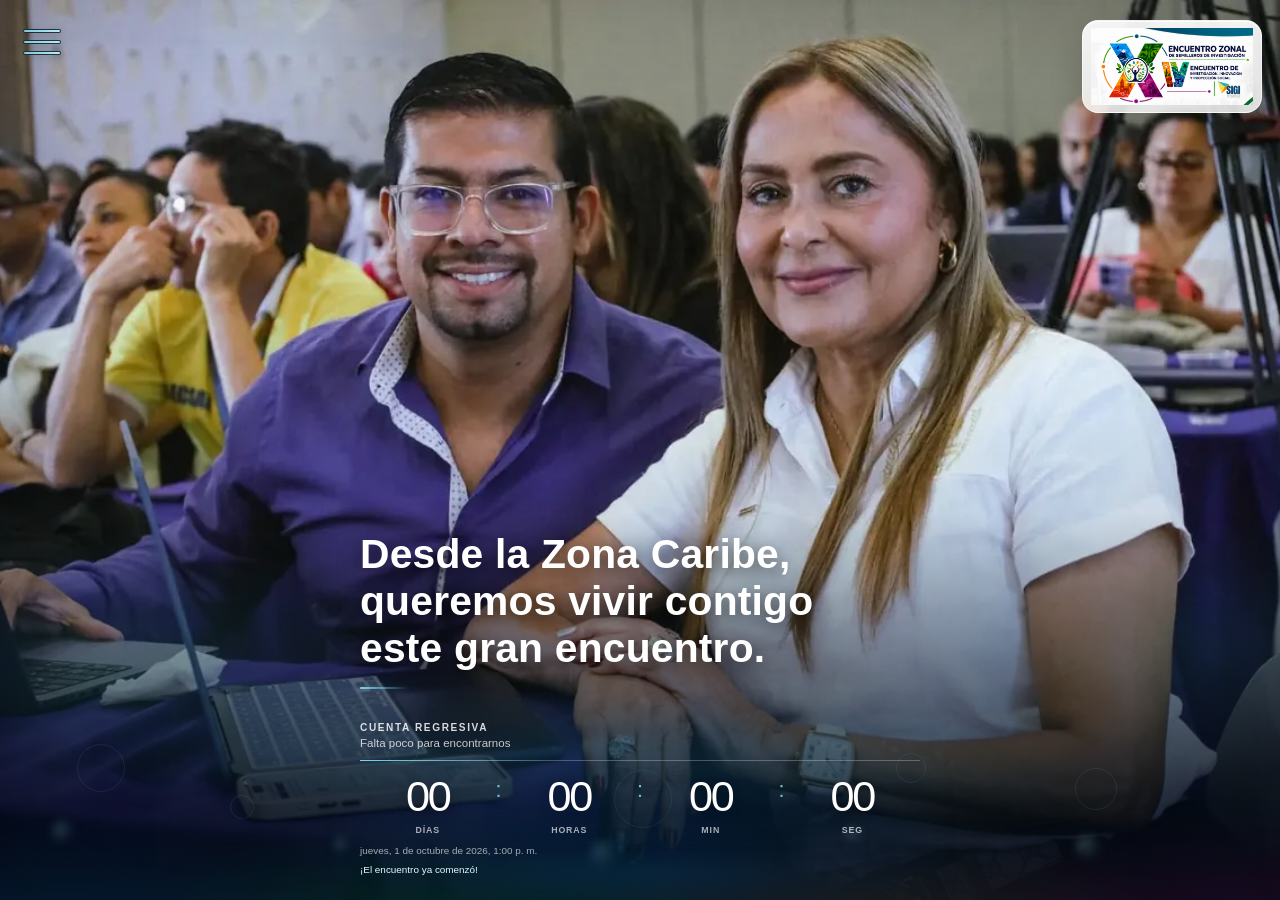
==== commit 6587df11: "Rename Index.html to index.html" ====
--- a/index.html
+++ b/index.html
@@ -1,132 +1,945 @@
 <!doctype html>
 <html lang="es">
 <head>
-  <meta charset="utf-8">
-  <meta name="viewport" content="width=device-width,initial-scale=1,viewport-fit=cover">
-  <meta name="theme-color" content="#eef7ff">
-  <meta name="referrer" content="strict-origin-when-cross-origin">
-  <meta http-equiv="Content-Security-Policy" content="default-src 'self'; connect-src https://script.google.com https://script.googleusercontent.com; media-src 'self' blob:; style-src 'self'; script-src 'self'; img-src 'self' data:; object-src 'none'; base-uri 'none'; form-action 'self'; upgrade-insecure-requests">
-  <link rel="manifest" href="manifest.webmanifest">
-  <link rel="stylesheet" href="styles.css">
-  <title>Encuesta institucional offline</title>
+  <meta charset="utf-8" />
+  <meta name="viewport" content="width=device-width, initial-scale=1, viewport-fit=cover" />
+  <meta name="theme-color" content="#031a26" />
+  <meta name="color-scheme" content="dark" />
+  <meta name="description" content="Encuentro Zonal de Semilleros de Investigación - Zona Caribe" />
+  <title>Zona Caribe · Encuentro de Semilleros</title>
+
+  <link rel="preload" href="./assets/hero.webp" as="image" type="image/webp" fetchpriority="high" />
+  <link rel="preload" href="./assets/evento-titulo.png" as="image" type="image/png" fetchpriority="high" />
+
+  <style>
+    :root{
+      --text:#fff;
+      --muted:rgba(255,255,255,.70);
+      --accent:#76d8ef;
+      --accent-2:#2aa9d7;
+      --deep:#031a26;
+
+      /* Paleta tomada de la identidad visual del encuentro */
+      --event-blue:#1677c4;
+      --event-green:#28a10f;
+      --event-orange:#d2510e;
+      --event-magenta:#b81180;
+
+      /* Se actualiza por JS para responder bien a barras móviles */
+      --vh:1vh;
+      --hero-focus-x:72%;
+      --hero-focus-y:50%;
+      --safe-top:env(safe-area-inset-top,0px);
+      --safe-bottom:env(safe-area-inset-bottom,0px);
+      --safe-left:env(safe-area-inset-left,0px);
+      --safe-right:env(safe-area-inset-right,0px);
+    }
+
+    *{box-sizing:border-box}
+
+    html,body{
+      margin:0;
+      min-height:100%;
+      background:#071018;
+      font-family:Arial,Helvetica,sans-serif;
+      -webkit-text-size-adjust:100%;
+      text-size-adjust:100%;
+    }
+
+    body{
+      overflow:hidden;
+      -webkit-font-smoothing:antialiased;
+      -moz-osx-font-smoothing:grayscale;
+    }
+
+    .app-shell{
+      width:100%;
+      min-height:100svh;
+    }
+
+    .hero{
+      position:relative;
+      width:100%;
+      min-height:100svh;
+      height:calc(var(--vh, 1vh) * 100);
+      max-height:100dvh;
+      overflow:hidden;
+      background:#0b1620;
+      isolation:isolate;
+    }
+
+    /*
+      Fondo responsive con punto focal.
+      En móvil, 72% / 50% reproduce el recorte del SVG de 402 x 874.
+      Al crecer la pantalla, object-fit:cover revela más imagen sin deformarla.
+    */
+    .hero__image{
+      position:absolute;
+      inset:0;
+      z-index:-10;
+      width:100%;
+      height:100%;
+      max-width:none;
+      object-fit:cover;
+      object-position:var(--hero-focus-x) var(--hero-focus-y);
+      transform:none;
+      user-select:none;
+      pointer-events:none;
+    }
+
+    .hero__shade{
+      position:absolute;
+      inset:0;
+      z-index:-9;
+      pointer-events:none;
+      background:
+        linear-gradient(
+          180deg,
+          rgba(2,9,15,.02) 0%,
+          rgba(2,9,15,0) 42%,
+          rgba(2,9,15,.08) 57%,
+          rgba(2,9,15,.44) 73%,
+          rgba(2,9,15,.76) 88%,
+          rgba(2,9,15,.94) 100%
+        );
+    }
+
+    .hero__ambient{
+      position:absolute;
+      inset:0;
+      z-index:-8;
+      pointer-events:none;
+      background:
+        radial-gradient(58% 30% at 50% 108%, rgba(0,114,167,.32), transparent 72%),
+        radial-gradient(34% 20% at 8% 74%, rgba(57,215,235,.10), transparent 76%),
+        radial-gradient(30% 18% at 94% 72%, rgba(57,215,235,.08), transparent 78%);
+      box-shadow:
+        inset 0 0 110px rgba(0,0,0,.18),
+        inset 0 -110px 120px rgba(0,18,42,.18);
+      animation:ambientBreath 8s ease-in-out infinite alternate;
+    }
+
+    .hero__glow{
+      position:absolute;
+      left:7%;
+      right:7%;
+      bottom:9%;
+      height:120px;
+      z-index:-7;
+      pointer-events:none;
+      border-radius:50%;
+      background:
+        radial-gradient(ellipse at center,rgba(30,174,226,.18) 0%, rgba(30,174,226,.06) 44%, transparent 74%);
+      filter:blur(24px);
+      animation:glowBreath 5.8s ease-in-out infinite alternate;
+    }
+
+    .hero__light-rings,
+    .hero__particles,
+    .hero__orbs,
+    .hero__dust{
+      position:absolute;
+      inset:0;
+      pointer-events:none;
+      overflow:hidden;
+    }
+
+    .hero__light-rings{ z-index:-6; }
+    .hero__particles{ z-index:-5; }
+    .hero__orbs{ z-index:-4; }
+    .hero__dust{ z-index:-3; }
+
+    .hero__light-rings span{
+      position:absolute;
+      display:block;
+      border-radius:999px;
+      border:1px solid rgba(118,216,239,.18);
+      filter:blur(.2px);
+      opacity:.55;
+      animation:ringFloat 9s ease-in-out infinite;
+    }
+
+    .hero__light-rings span:nth-child(1){left:6%; bottom:12%; width:48px; height:48px; animation-delay:0s;}
+    .hero__light-rings span:nth-child(2){left:18%; bottom:9%; width:24px; height:24px; animation-delay:1.5s;}
+    .hero__light-rings span:nth-child(3){left:30%; bottom:15%; width:36px; height:36px; animation-delay:3s;}
+    .hero__light-rings span:nth-child(4){left:48%; bottom:8%; width:58px; height:58px; animation-delay:2.2s;}
+    .hero__light-rings span:nth-child(5){left:70%; bottom:13%; width:30px; height:30px; animation-delay:4.1s;}
+    .hero__light-rings span:nth-child(6){left:84%; bottom:10%; width:42px; height:42px; animation-delay:5.2s;}
+
+    .hero__particles span,
+    .hero__dust span{
+      position:absolute;
+      display:block;
+      border-radius:50%;
+      opacity:0;
+    }
+
+    .hero__particles span{
+      width:4px;
+      height:4px;
+      background:rgba(118,216,239,.82);
+      box-shadow:0 0 10px rgba(118,216,239,.35);
+      animation:floatParticle 11s linear infinite;
+    }
+
+    .hero__particles span:nth-child(1){left:8%; bottom:12%; animation-delay:0s}
+    .hero__particles span:nth-child(2){left:15%; bottom:7%; width:3px;height:3px; animation-delay:1.3s}
+    .hero__particles span:nth-child(3){left:23%; bottom:14%; width:5px;height:5px; animation-delay:4.4s}
+    .hero__particles span:nth-child(4){left:31%; bottom:10%; animation-delay:2.1s}
+    .hero__particles span:nth-child(5){left:40%; bottom:18%; width:3px;height:3px; animation-delay:6s}
+    .hero__particles span:nth-child(6){left:49%; bottom:8%; width:5px;height:5px; animation-delay:3.3s}
+    .hero__particles span:nth-child(7){left:58%; bottom:14%; animation-delay:7.4s}
+    .hero__particles span:nth-child(8){left:67%; bottom:9%; width:3px;height:3px; animation-delay:5.1s}
+    .hero__particles span:nth-child(9){left:75%; bottom:16%; width:5px;height:5px; animation-delay:8.2s}
+    .hero__particles span:nth-child(10){left:83%; bottom:8%; animation-delay:1.8s}
+    .hero__particles span:nth-child(11){left:90%; bottom:13%; width:3px;height:3px; animation-delay:6.3s}
+    .hero__particles span:nth-child(12){left:95%; bottom:7%; animation-delay:9.1s}
+
+    .hero__orbs span{
+      position:absolute;
+      display:block;
+      width:26px;
+      height:26px;
+      border-radius:50%;
+      background:radial-gradient(circle at 35% 35%, rgba(188,245,255,.55), rgba(80,183,231,.12) 45%, rgba(80,183,231,0) 72%);
+      filter:blur(4px);
+      mix-blend-mode:screen;
+      opacity:.38;
+      animation:orbDrift 12s ease-in-out infinite;
+    }
+
+    .hero__orbs span:nth-child(1){left:4%; bottom:6%; animation-delay:0s}
+    .hero__orbs span:nth-child(2){left:26%; bottom:5%; width:18px; height:18px; animation-delay:2.1s}
+    .hero__orbs span:nth-child(3){left:46%; bottom:3%; width:34px; height:34px; animation-delay:3.8s}
+    .hero__orbs span:nth-child(4){left:66%; bottom:6%; width:20px; height:20px; animation-delay:5s}
+    .hero__orbs span:nth-child(5){left:84%; bottom:4%; width:30px; height:30px; animation-delay:1.1s}
+
+    .hero__dust span{
+      width:2px;
+      height:2px;
+      background:rgba(255,255,255,.72);
+      box-shadow:0 0 7px rgba(255,255,255,.35);
+      animation:dustRise 14s linear infinite;
+    }
+
+    .hero__dust span:nth-child(1){left:12%; bottom:4%; animation-delay:-1s}
+    .hero__dust span:nth-child(2){left:21%; bottom:2%; animation-delay:-5s}
+    .hero__dust span:nth-child(3){left:34%; bottom:6%; animation-delay:-7s}
+    .hero__dust span:nth-child(4){left:43%; bottom:3%; animation-delay:-3s}
+    .hero__dust span:nth-child(5){left:55%; bottom:5%; animation-delay:-9s}
+    .hero__dust span:nth-child(6){left:64%; bottom:2%; animation-delay:-2s}
+    .hero__dust span:nth-child(7){left:73%; bottom:4%; animation-delay:-10s}
+    .hero__dust span:nth-child(8){left:87%; bottom:6%; animation-delay:-4s}
+
+    /*
+      Campo de destellos de cuatro colores.
+      Inspirado en la lógica del código de referencia: muchos elementos pequeños,
+      delays distintos, transformaciones y luz difusa; todo nace en la zona inferior.
+    */
+    .hero__color-field{
+      position:absolute;
+      left:0;
+      right:0;
+      bottom:0;
+      z-index:2;
+      height:42%;
+      overflow:hidden;
+      pointer-events:none;
+      -webkit-mask-image:linear-gradient(to top,#000 0%,#000 62%,transparent 100%);
+      mask-image:linear-gradient(to top,#000 0%,#000 62%,transparent 100%);
+    }
+
+    .hero__color-field::before{
+      content:"";
+      position:absolute;
+      left:-12%;
+      right:-12%;
+      bottom:-14%;
+      height:58%;
+      background:
+        radial-gradient(28% 78% at 14% 100%,rgba(22,119,196,.23),transparent 74%),
+        radial-gradient(28% 78% at 38% 100%,rgba(40,161,15,.16),transparent 74%),
+        radial-gradient(28% 78% at 64% 100%,rgba(210,81,14,.18),transparent 74%),
+        radial-gradient(28% 78% at 88% 100%,rgba(184,17,128,.21),transparent 74%);
+      filter:blur(24px);
+      animation:colorAura 7s ease-in-out infinite alternate;
+    }
+
+    .color-particle{
+      --x:50%;
+      --size:4px;
+      --rise:160px;
+      --drift:18px;
+      --dur:8s;
+      --delay:0s;
+      --color:var(--event-blue);
+      position:absolute;
+      left:var(--x);
+      bottom:-16px;
+      width:var(--size);
+      height:var(--size);
+      border-radius:50%;
+      background:var(--color);
+      box-shadow:
+        0 0 calc(var(--size) * 2.2) color-mix(in srgb,var(--color) 75%,transparent),
+        0 0 calc(var(--size) * 5) color-mix(in srgb,var(--color) 34%,transparent);
+      opacity:0;
+      will-change:transform,opacity;
+      animation:colorParticleRise var(--dur) cubic-bezier(.24,.64,.36,1) var(--delay) infinite;
+    }
+
+    @supports not (color:color-mix(in srgb,red,blue)){
+      .color-particle{box-shadow:0 0 10px rgba(118,216,239,.35)}
+    }
+
+    .color-orb{
+      --x:50%;
+      --size:22px;
+      --dur:10s;
+      --delay:0s;
+      --color:var(--event-blue);
+      position:absolute;
+      left:var(--x);
+      bottom:2%;
+      width:var(--size);
+      height:var(--size);
+      border-radius:50%;
+      background:radial-gradient(circle at 36% 35%,rgba(255,255,255,.72),var(--color) 25%,transparent 73%);
+      filter:blur(3.4px);
+      mix-blend-mode:screen;
+      opacity:0;
+      will-change:transform,opacity;
+      animation:colorOrbFloat var(--dur) ease-in-out var(--delay) infinite;
+    }
+
+    .color-thread{
+      --x:50%;
+      --h:80px;
+      --dur:8s;
+      --delay:0s;
+      --color:var(--event-blue);
+      position:absolute;
+      left:var(--x);
+      bottom:-32px;
+      width:1.5px;
+      height:var(--h);
+      border-radius:99px;
+      background:linear-gradient(to top,transparent,var(--color),transparent);
+      box-shadow:0 0 10px color-mix(in srgb,var(--color) 32%,transparent);
+      opacity:0;
+      animation:colorThreadRise var(--dur) linear var(--delay) infinite;
+      will-change:transform,opacity;
+    }
+
+    .hero__menu{
+      position:absolute;
+      top:max(21px,calc(var(--safe-top) + 8px));
+      left:max(20px,calc(var(--safe-left) + 16px));
+      z-index:20;
+      width:46px;
+      height:42px;
+      padding:5px 3px;
+      border:0;
+      background:transparent;
+      cursor:pointer;
+      display:flex;
+      flex-direction:column;
+      justify-content:center;
+      gap:7px;
+      -webkit-tap-highlight-color:transparent;
+      animation:menuReveal .8s cubic-bezier(.16,1,.3,1) .12s both;
+    }
+
+    .hero__menu span{
+      display:block;
+      width:38px;
+      height:4px;
+      border-radius:99px;
+      background:linear-gradient(90deg,#7fc7df,#b5edf6);
+      border:1px solid rgba(0,0,0,.78);
+      box-shadow:0 2px 9px rgba(0,0,0,.20),0 0 10px rgba(118,216,239,.10);
+    }
+
+    .hero__branding{
+      position:absolute;
+      top:max(20px,calc(var(--safe-top) + 8px));
+      right:max(18px,calc(var(--safe-right) + 14px));
+      z-index:10;
+      width:min(31vw,145px);
+      margin:0;
+      animation:brandReveal .95s cubic-bezier(.16,1,.3,1) .08s both;
+    }
+
+    .hero__branding-shell{
+      width:100%;
+      padding:7px 8px;
+      border-radius:16px;
+      background:linear-gradient(180deg,rgba(255,255,255,.92),rgba(255,255,255,.80));
+      border:1px solid rgba(255,255,255,.58);
+      box-shadow:
+        0 13px 32px rgba(0,0,0,.18),
+        inset 0 1px 0 rgba(255,255,255,.80);
+      backdrop-filter:blur(10px) saturate(118%);
+      -webkit-backdrop-filter:blur(10px) saturate(118%);
+    }
+
+    .hero__event-mark{
+      display:block;
+      width:100%;
+      height:auto;
+      object-fit:contain;
+    }
+
+    .hero__content{
+      position:absolute;
+      left:0;
+      right:0;
+      bottom:max(25px,calc(var(--safe-bottom) + 18px));
+      z-index:5;
+      width:100%;
+      padding:0 clamp(23px,6vw,48px);
+    }
+
+    .hero__copy-card{
+      position:relative;
+      width:min(100%,560px);
+      margin:0 auto;
+      opacity:0;
+      transform:translateY(22px);
+      animation:reveal 1s cubic-bezier(.16,1,.3,1) .18s forwards;
+    }
+
+    .hero__copy-card::before{
+      content:"";
+      position:absolute;
+      inset:-18px -16px -18px;
+      z-index:-1;
+      border-radius:34px;
+      background:
+        linear-gradient(180deg,rgba(255,255,255,.018),rgba(255,255,255,0)),
+        radial-gradient(90% 80% at 50% 100%,rgba(1,39,83,.22),transparent 72%);
+      filter:blur(12px);
+      pointer-events:none;
+    }
+
+    .hero__phrase{
+      position:relative;
+      margin:0 0 20px;
+      color:#fff;
+      font-family:"Noteworthy","Segoe Print","Bradley Hand","Trebuchet MS",sans-serif;
+      font-size:clamp(1.55rem,5.8vw,2.55rem);
+      font-weight:600;
+      font-style:normal;
+      line-height:1.16;
+      letter-spacing:.005em;
+      text-wrap:balance;
+      text-shadow:
+        0 4px 18px rgba(0,0,0,.58),
+        0 10px 32px rgba(0,0,0,.20);
+    }
+
+    .hero__phrase::after{
+      content:"";
+      display:block;
+      width:48px;
+      height:2px;
+      margin-top:14px;
+      border-radius:99px;
+      background:linear-gradient(90deg,var(--accent),rgba(118,216,239,0));
+      box-shadow:0 0 10px rgba(118,216,239,.16);
+    }
+
+    .countdown{
+      position:relative;
+      width:100%;
+      color:#fff;
+      padding:13px 0 0;
+    }
+
+    .countdown::after{
+      content:"";
+      position:absolute;
+      left:10%;
+      right:10%;
+      bottom:-9px;
+      height:18px;
+      border-radius:50%;
+      background:radial-gradient(ellipse at center,rgba(46,186,231,.16),transparent 70%);
+      filter:blur(13px);
+      pointer-events:none;
+    }
+
+    .countdown__eyebrow{
+      margin:0 0 4px;
+      font-size:.63rem;
+      font-weight:800;
+      letter-spacing:.16em;
+      text-transform:uppercase;
+      color:rgba(255,255,255,.84);
+    }
+
+    .countdown__intro{
+      margin:0 0 11px;
+      color:rgba(255,255,255,.76);
+      font-size:.72rem;
+    }
+
+    .countdown__grid{
+      display:grid;
+      grid-template-columns:1fr auto 1fr auto 1fr auto 1fr;
+      align-items:start;
+      padding:14px 0 2px;
+      border-top:1px solid rgba(255,255,255,.25);
+      position:relative;
+    }
+
+    .countdown__grid::before{
+      content:"";
+      position:absolute;
+      top:-1px;
+      left:0;
+      width:34%;
+      height:1px;
+      background:linear-gradient(90deg,var(--accent),transparent);
+      box-shadow:0 0 8px rgba(118,216,239,.20);
+    }
+
+    .countdown__item{
+      display:flex;
+      flex-direction:column;
+      align-items:center;
+      min-width:0;
+    }
+
+    .countdown__value{
+      color:#fff;
+      font-size:clamp(1.8rem,7.7vw,2.7rem);
+      font-weight:300;
+      line-height:1;
+      letter-spacing:-.055em;
+      font-variant-numeric:tabular-nums;
+      text-shadow:0 3px 12px rgba(0,0,0,.30);
+      transition:transform .18s ease,text-shadow .18s ease;
+    }
+
+    .countdown__value.tick{
+      transform:translateY(-2px) scale(1.035);
+      text-shadow:0 0 16px rgba(118,216,239,.22),0 3px 12px rgba(0,0,0,.30);
+    }
+
+    .countdown__label{
+      margin-top:7px;
+      color:rgba(255,255,255,.66);
+      font-size:.55rem;
+      font-weight:700;
+      letter-spacing:.10em;
+      text-transform:uppercase;
+    }
+
+    .countdown__separator{
+      padding-top:2px;
+      color:var(--accent);
+      font-size:1.35rem;
+      opacity:.88;
+      text-shadow:0 0 10px rgba(118,216,239,.20);
+      animation:separatorPulse 2.4s ease-in-out infinite;
+    }
+
+    .countdown__meta,
+    .countdown__status{
+      margin:8px 0 0;
+      min-height:1em;
+      color:rgba(255,255,255,.64);
+      font-size:.62rem;
+    }
+
+    .countdown__status{ color:#dffcff; }
+
+    @keyframes reveal{
+      to{opacity:1;transform:translateY(0)}
+    }
+
+    @keyframes brandReveal{
+      from{opacity:0;transform:translateY(-12px) scale(.97)}
+      to{opacity:1;transform:translateY(0) scale(1)}
+    }
+
+    @keyframes menuReveal{
+      from{opacity:0;transform:translateX(-10px)}
+      to{opacity:1;transform:translateX(0)}
+    }
+
+    @keyframes ambientBreath{
+      0%{opacity:.78;transform:scale(1)}
+      100%{opacity:1;transform:scale(1.025)}
+    }
+
+    @keyframes glowBreath{
+      0%{opacity:.42;transform:scaleX(.92)}
+      100%{opacity:.78;transform:scaleX(1.05)}
+    }
+
+    @keyframes ringFloat{
+      0%,100%{transform:translateY(0) scale(.9); opacity:.16}
+      50%{transform:translateY(-10px) scale(1.04); opacity:.45}
+    }
+
+    @keyframes floatParticle{
+      0%{opacity:0;transform:translate3d(0,0,0) scale(.85)}
+      14%{opacity:.42}
+      100%{opacity:0;transform:translate3d(-8px,-120px,0) scale(1.16)}
+    }
+
+    @keyframes orbDrift{
+      0%,100%{transform:translate3d(0,0,0) scale(.9); opacity:.18}
+      50%{transform:translate3d(-10px,-18px,0) scale(1.08); opacity:.48}
+    }
+
+    @keyframes dustRise{
+      0%{opacity:0;transform:translate3d(0,0,0)}
+      12%{opacity:.58}
+      100%{opacity:0;transform:translate3d(4px,-90px,0)}
+    }
+
+    @keyframes separatorPulse{
+      0%,100%{opacity:.48}
+      50%{opacity:.95}
+    }
+
+    @keyframes colorAura{
+      0%{transform:translate3d(-1.5%,5px,0) scale(.98);opacity:.70}
+      100%{transform:translate3d(1.5%,-6px,0) scale(1.035);opacity:1}
+    }
+
+    @keyframes colorParticleRise{
+      0%{opacity:0;transform:translate3d(0,20px,0) scale(.55)}
+      11%{opacity:.92}
+      40%{opacity:.75;transform:translate3d(calc(var(--drift) * .38),calc(var(--rise) * -.42),0) scale(1)}
+      72%{opacity:.46;transform:translate3d(calc(var(--drift) * -.28),calc(var(--rise) * -.76),0) scale(.9)}
+      100%{opacity:0;transform:translate3d(var(--drift),calc(var(--rise) * -1),0) scale(.42)}
+    }
+
+    @keyframes colorOrbFloat{
+      0%{opacity:0;transform:translate3d(0,18px,0) scale(.72)}
+      18%{opacity:.42}
+      52%{opacity:.58;transform:translate3d(-10px,-62px,0) scale(1.04)}
+      100%{opacity:0;transform:translate3d(12px,-128px,0) scale(.76)}
+    }
+
+    @keyframes colorThreadRise{
+      0%{opacity:0;transform:translate3d(0,18px,0) scaleY(.78)}
+      18%{opacity:.45}
+      74%{opacity:.30}
+      100%{opacity:0;transform:translate3d(0,-175px,0) scaleY(1.20)}
+    }
+
+    @media (min-width:700px){
+      :root{--hero-focus-x:68%;}
+      .hero__content{padding-left:clamp(32px,7vw,88px);padding-right:clamp(32px,7vw,88px)}
+    }
+
+    @media (min-width:1100px){
+      :root{--hero-focus-x:62%;}
+      .hero__branding{width:min(18vw,180px)}
+      .hero__content{max-width:760px;margin-left:auto;margin-right:auto}
+    }
+
+    @media (min-aspect-ratio:16/10) and (min-width:900px){
+      :root{--hero-focus-x:58%;}
+    }
+
+    @media (max-width:480px){
+      .hero__branding{
+        width:118px;
+        top:max(16px,calc(var(--safe-top) + 6px));
+        right:max(14px,calc(var(--safe-right) + 10px));
+      }
+
+      .hero__branding-shell{padding:6px; border-radius:13px;}
+
+      .hero__content{
+        padding-left:max(22px,calc(var(--safe-left) + 18px));
+        padding-right:max(22px,calc(var(--safe-right) + 18px));
+      }
+
+      .hero__phrase{ max-width:350px; }
+    }
+
+    @media (max-width:370px){
+      .hero__branding{width:102px}
+      .countdown__value{font-size:1.7rem}
+      .countdown__separator{font-size:1.15rem}
+    }
+
+    @media (max-height:690px){
+      .hero__content{bottom:max(18px,calc(var(--safe-bottom) + 12px))}
+      .hero__phrase{margin-bottom:12px;font-size:1.55rem}
+      .countdown__grid{padding-top:10px}
+    }
+
+    @media (prefers-reduced-motion:reduce){
+      *,*::before,*::after{
+        animation-duration:.001ms!important;
+        animation-iteration-count:1!important;
+        transition-duration:.001ms!important;
+      }
+    }
+  </style>
 </head>
 <body>
-  <main class="app-shell">
-    <header class="brandbar">
-      <div class="brandmark">EI</div>
-      <div class="brandcopy"><small>ENTORNO INSTITUCIONAL</small><strong>Encuesta asistida offline</strong></div>
-      <span id="globalConnection" class="secure-badge">Verificando…</span>
-    </header>
-
-    <section id="loadingView" class="view active compact-view">
-      <div class="state-icon loading-icon"></div>
-      <p class="eyebrow">INICIANDO</p>
-      <h1>Preparando la herramienta</h1>
-      <p class="lead">Revisando almacenamiento local y sesiones pendientes…</p>
-    </section>
-
-    <section id="resumeView" class="view compact-view">
-      <p class="eyebrow">SESIÓN LOCAL ENCONTRADA</p>
-      <h1>Puede continuar sin internet</h1>
-      <p class="lead">Este dispositivo conserva una entrevista que no ha sido borrada. Ingrese el mismo código para reanudarla.</p>
-      <div class="info-banner"><strong id="resumeSessionLabel">Sesión guardada</strong><span id="resumeStageText"></span></div>
-      <label class="field-label" for="resumeCode">Código de acceso</label>
-      <input id="resumeCode" class="access-code" maxlength="4" autocomplete="off" autocapitalize="none" spellcheck="false" placeholder="a7b3">
-      <button id="resumeBtn" class="btn btn-primary">Reanudar entrevista</button>
-      <button id="goLoginBtn" class="btn btn-secondary">Volver al acceso en línea</button>
-      <p id="resumeMsg" class="message"></p>
-    </section>
-
-    <section id="loginView" class="view compact-view">
-      <p class="eyebrow">ACCESO AUTORIZADO</p>
-      <h1>Ingrese el código de acceso</h1>
-      <p class="lead">La conexión solo es necesaria para validar el código y registrar la seguridad inicial. Después la entrevista puede continuar sin red.</p>
-      <div class="info-banner"><strong>Uso de datos reducido</strong><span>No se cargarán respuestas ni audio durante la entrevista.</span></div>
-      <label class="field-label" for="accessCode">Código de acceso</label>
-      <input id="accessCode" class="access-code" maxlength="4" autocomplete="one-time-code" autocapitalize="none" spellcheck="false" placeholder="a7b3">
-      <button id="loginBtn" class="btn btn-primary">Validar y continuar</button>
-      <p id="loginMsg" class="message"></p>
-    </section>
-
-    <section id="setupView" class="view compact-view">
-      <p class="eyebrow">PREPARACIÓN LOCAL</p>
-      <h1>Configure el entorno</h1>
-      <p class="lead">El dispositivo verificará espacio, ubicación, micrófono y cifrado. Los audios se guardarán cifrados en este teléfono.</p>
-      <div class="setup-list">
-        <div><strong>1. Almacenamiento</strong><span id="storageText">Pendiente</span></div>
-        <div><strong>2. Ubicación</strong><span id="locationText">Pendiente</span></div>
-        <div><strong>3. Micrófono</strong><span id="microphoneText">Pendiente</span></div>
+  <main id="app" class="app-shell">
+    <section id="hero-module" class="hero" aria-labelledby="hero-phrase">
+      <img class="hero__image" src="./assets/hero.webp" alt="" width="1200" height="798" decoding="async" fetchpriority="high" />
+
+      <div class="hero__shade" aria-hidden="true"></div>
+      <div class="hero__ambient" aria-hidden="true"></div>
+      <div class="hero__glow" aria-hidden="true"></div>
+
+      <div class="hero__light-rings" aria-hidden="true">
+        <span></span><span></span><span></span><span></span><span></span><span></span>
       </div>
-      <label class="consent-card"><input id="consentCheck" type="checkbox"><span>Autorizo la grabación, ubicación y registro técnico necesario para esta entrevista y su recuperación.</span></label>
-      <button id="configureBtn" class="btn btn-primary">Configurar entorno</button>
-      <div id="audioTestArea" class="hidden">
-        <div class="audio-panel"><strong id="setupVoiceText">Escuchando…</strong><div class="meter"><span id="setupMeter"></span></div></div>
-        <button id="testMicBtn" class="btn btn-secondary">Probar y escucharme</button>
-        <audio id="testPlayback" class="hidden" controls></audio>
+
+      <div class="hero__particles" aria-hidden="true">
+        <span></span><span></span><span></span><span></span><span></span><span></span>
+        <span></span><span></span><span></span><span></span><span></span><span></span>
       </div>
-      <button id="startBtn" class="btn btn-success hidden">Iniciar encuesta</button>
-      <p id="setupMsg" class="message"></p>
-    </section>
-
-    <section id="surveyView" class="view survey-view">
-      <header class="survey-status">
-        <span id="connectionText" class="status-pill">Estado local</span>
-        <span id="questionCount" class="status-pill">1 de 1</span>
+
+      <div class="hero__orbs" aria-hidden="true">
+        <span></span><span></span><span></span><span></span><span></span>
+      </div>
+
+      <div class="hero__dust" aria-hidden="true">
+        <span></span><span></span><span></span><span></span><span></span><span></span><span></span><span></span>
+      </div>
+
+      <div id="hero-color-field" class="hero__color-field" aria-hidden="true"></div>
+
+      <button class="hero__menu" type="button" aria-label="Abrir menú">
+        <span></span><span></span><span></span>
+      </button>
+
+      <header class="hero__branding" aria-label="Título del evento">
+        <div class="hero__branding-shell">
+          <img class="hero__event-mark" src="./assets/evento-titulo.png" alt="X Encuentro Zonal de Semilleros de Investigación y IV Encuentro de Investigación, Innovación y Proyección Social" width="680" height="240" />
+        </div>
       </header>
-      <div class="question-progress"><span id="questionProgressBar"></span></div>
-      <div class="audio-panel">
-        <strong id="voiceText">Escuchando…</strong>
-        <p id="audioAdvice">La grabación se almacena cifrada en este dispositivo.</p>
-        <div class="meter"><span id="surveyMeter"></span></div>
+
+      <div class="hero__content">
+        <div class="hero__copy-card">
+          <p id="hero-phrase" class="hero__phrase">Desde la Zona Caribe, queremos vivir contigo este gran encuentro.</p>
+
+          <div class="countdown" aria-label="Cuenta regresiva para el inicio del encuentro">
+            <p class="countdown__eyebrow">Cuenta regresiva</p>
+            <p class="countdown__intro">Falta poco para encontrarnos</p>
+
+            <div class="countdown__grid" role="timer" aria-live="off">
+              <div class="countdown__item">
+                <strong id="countdown-days" class="countdown__value">00</strong>
+                <span class="countdown__label">días</span>
+              </div>
+              <span class="countdown__separator" aria-hidden="true">:</span>
+              <div class="countdown__item">
+                <strong id="countdown-hours" class="countdown__value">00</strong>
+                <span class="countdown__label">horas</span>
+              </div>
+              <span class="countdown__separator" aria-hidden="true">:</span>
+              <div class="countdown__item">
+                <strong id="countdown-minutes" class="countdown__value">00</strong>
+                <span class="countdown__label">min</span>
+              </div>
+              <span class="countdown__separator countdown__separator--seconds" aria-hidden="true">:</span>
+              <div class="countdown__item countdown__item--seconds">
+                <strong id="countdown-seconds" class="countdown__value">00</strong>
+                <span class="countdown__label">seg</span>
+              </div>
+            </div>
+
+            <p class="countdown__meta"><span id="countdown-date-label"></span></p>
+            <p id="countdown-status" class="countdown__status"></p>
+          </div>
+        </div>
       </div>
-      <article id="questionCard" class="question-card theme-institucional">
-        <div id="questionContextBox" class="context-block hidden"><small>Contexto</small><p id="questionContext"></p></div>
-        <div id="recommendationBox" class="recommendation-block hidden"><strong>Orientación para el entrevistador</strong><p id="questionRecommendation"></p></div>
-        <span id="questionBadge" class="question-badge">Pregunta</span>
-        <h2 id="questionText"></h2>
-        <div id="answerArea" class="answer-area"></div>
-      </article>
-      <div class="local-card"><strong>Guardado local</strong><span id="localSaveText">Protegiendo avance…</span></div>
-      <nav class="action-bar">
-        <button id="backBtn" class="btn btn-secondary">← Anterior</button>
-        <button id="nextBtn" class="btn btn-primary">Siguiente →</button>
-      </nav>
-    </section>
-
-    <section id="finalizingView" class="view compact-view">
-      <p class="eyebrow">FINALIZANDO</p>
-      <h1>Preparando el expediente cifrado</h1>
-      <p class="lead">No se está cargando a Google. Estamos organizando en el teléfono las respuestas y audios cifrados.</p>
-      <div class="progress"><span id="packageProgress"></span></div>
-      <p id="packageProgressText" class="message">Deteniendo grabación…</p>
-    </section>
-
-    <section id="shareView" class="view compact-view">
-      <p class="eyebrow">EXPEDIENTE LISTO</p>
-      <h1>Enviar respuestas</h1>
-      <p class="lead">El archivo está cifrado. Compártalo por WhatsApp con el número configurado. La herramienta no puede enviarlo sin su confirmación.</p>
-      <div class="file-card">
-        <strong id="packageName">archivo.encuesta</strong>
-        <span id="packageSize">0 MB</span>
-        <span id="whatsappTarget">Destino: sin configurar</span>
-      </div>
-      <button id="shareBtn" class="btn btn-success">Compartir archivo</button>
-      <button id="downloadBtn" class="btn btn-secondary">Descargar respaldo</button>
-      <button id="whatsappBtn" class="btn btn-whatsapp">Abrir chat de WhatsApp</button>
-      <div class="warning-box">Primero comparta o descargue el archivo. El botón “Abrir chat” solo abre la conversación y un mensaje identificador; los navegadores no permiten adjuntar automáticamente un archivo mediante un enlace de WhatsApp.</div>
-      <button id="markSentBtn" class="btn btn-primary">Ya lo envié: habilitar nueva entrevista</button>
-      <p id="shareMsg" class="message"></p>
-    </section>
-
-    <section id="blockedView" class="view compact-view">
-      <p class="eyebrow">ENTORNO NO DISPONIBLE</p>
-      <h1>No fue posible configurar este dispositivo</h1>
-      <p id="blockedDetail" class="lead"></p>
-      <button id="reloadBtn" class="btn btn-secondary">Volver a intentar</button>
     </section>
   </main>
 
-  <script src="config.js"></script>
-  <script src="app.js"></script>
+  <noscript>
+    <div style="padding:20px;background:#fff;color:#000">Esta experiencia necesita JavaScript para mostrar la cuenta regresiva.</div>
+  </noscript>
+
+  <script>
+    "use strict";
+
+    /* Altura real del viewport: evita saltos por las barras del navegador móvil. */
+    function setViewportHeight(){
+      document.documentElement.style.setProperty("--vh", `${window.innerHeight * 0.01}px`);
+    }
+
+    setViewportHeight();
+    window.addEventListener("resize", setViewportHeight, {passive:true});
+    window.addEventListener("orientationchange", ()=>window.setTimeout(setViewportHeight,120), {passive:true});
+
+    /*
+      Efectos inferiores. Se generan desde JS para no llenar el HTML con decenas
+      de nodos manuales. El generador es determinista para que la composición
+      mantenga el mismo carácter al recargar.
+    */
+    (function buildColorField(){
+      const field = document.getElementById("hero-color-field");
+      if(!field) return;
+
+      const colors = [
+        "var(--event-blue)",
+        "var(--event-green)",
+        "var(--event-orange)",
+        "var(--event-magenta)"
+      ];
+
+      let seed = 271828;
+      const rnd = ()=>{
+        seed = (seed * 1664525 + 1013904223) >>> 0;
+        return seed / 4294967296;
+      };
+
+      const lowMemory = typeof navigator.deviceMemory === "number" && navigator.deviceMemory <= 2;
+      const particleCount = lowMemory ? 24 : (window.innerWidth <= 480 ? 42 : 58);
+      const orbCount = lowMemory ? 6 : 12;
+      const threadCount = lowMemory ? 7 : 14;
+
+      const frag = document.createDocumentFragment();
+
+      for(let i=0;i<particleCount;i++){
+        const p = document.createElement("i");
+        p.className = "color-particle";
+        p.style.setProperty("--x", `${3 + rnd()*94}%`);
+        p.style.setProperty("--size", `${2.2 + rnd()*4.8}px`);
+        p.style.setProperty("--rise", `${95 + rnd()*150}px`);
+        p.style.setProperty("--drift", `${-32 + rnd()*64}px`);
+        p.style.setProperty("--dur", `${6.2 + rnd()*7.2}s`);
+        p.style.setProperty("--delay", `${-rnd()*12}s`);
+        p.style.setProperty("--color", colors[i % colors.length]);
+        frag.appendChild(p);
+      }
+
+      for(let i=0;i<orbCount;i++){
+        const o = document.createElement("b");
+        o.className = "color-orb";
+        o.style.setProperty("--x", `${4 + rnd()*90}%`);
+        o.style.setProperty("--size", `${13 + rnd()*25}px`);
+        o.style.setProperty("--dur", `${8 + rnd()*7}s`);
+        o.style.setProperty("--delay", `${-rnd()*10}s`);
+        o.style.setProperty("--color", colors[(i+1) % colors.length]);
+        frag.appendChild(o);
+      }
+
+      for(let i=0;i<threadCount;i++){
+        const t = document.createElement("em");
+        t.className = "color-thread";
+        t.style.setProperty("--x", `${5 + rnd()*90}%`);
+        t.style.setProperty("--h", `${48 + rnd()*72}px`);
+        t.style.setProperty("--dur", `${7 + rnd()*6}s`);
+        t.style.setProperty("--delay", `${-rnd()*9}s`);
+        t.style.setProperty("--color", colors[(i+2) % colors.length]);
+        frag.appendChild(t);
+      }
+
+      field.appendChild(frag);
+    })();
+
+    const EVENT_DATE = "2026-10-01T08:00:00-05:00";
+
+    const daysEl = document.getElementById("countdown-days");
+    const hoursEl = document.getElementById("countdown-hours");
+    const minutesEl = document.getElementById("countdown-minutes");
+    const secondsEl = document.getElementById("countdown-seconds");
+    const dateLabelEl = document.getElementById("countdown-date-label");
+    const statusEl = document.getElementById("countdown-status");
+
+    const target = new Date(EVENT_DATE);
+    let countdownTimer = null;
+    let previousSecond = null;
+
+    function pad2(n){
+      return String(n).padStart(2,"0");
+    }
+
+    function formatEventDate(){
+      if(Number.isNaN(target.getTime())){
+        dateLabelEl.textContent = "";
+        return;
+      }
+
+      const weekday = new Intl.DateTimeFormat("es-CO",{weekday:"long"}).format(target);
+      const datePart = new Intl.DateTimeFormat("es-CO",{
+        day:"numeric",
+        month:"long",
+        year:"numeric"
+      }).format(target);
+      const timePart = new Intl.DateTimeFormat("es-CO",{
+        hour:"numeric",
+        minute:"2-digit",
+        hour12:true
+      }).format(target);
+
+      dateLabelEl.textContent = `${weekday}, ${datePart}, ${timePart}`;
+    }
+
+    function animateTick(){
+      [daysEl,hoursEl,minutesEl,secondsEl].forEach(el=>el.classList.remove("tick"));
+      requestAnimationFrame(()=>{
+        secondsEl.classList.add("tick");
+        window.setTimeout(()=>secondsEl.classList.remove("tick"),180);
+      });
+    }
+
+    function updateCountdown(){
+      const diff = target.getTime() - Date.now();
+
+      if(Number.isNaN(diff)){
+        statusEl.textContent = "Configura una fecha válida en EVENT_DATE.";
+        return;
+      }
+
+      if(diff <= 0){
+        daysEl.textContent = "00";
+        hoursEl.textContent = "00";
+        minutesEl.textContent = "00";
+        secondsEl.textContent = "00";
+        statusEl.textContent = "¡El encuentro ya comenzó!";
+        if(countdownTimer){
+          clearInterval(countdownTimer);
+          countdownTimer = null;
+        }
+        return;
+      }
+
+      const totalSeconds = Math.floor(diff / 1000);
+      const days = Math.floor(totalSeconds / 86400);
+      const hours = Math.floor((totalSeconds % 86400) / 3600);
+      const minutes = Math.floor((totalSeconds % 3600) / 60);
+      const seconds = totalSeconds % 60;
+
+      daysEl.textContent = days < 100 ? pad2(days) : String(days);
+      hoursEl.textContent = pad2(hours);
+      minutesEl.textContent = pad2(minutes);
+      secondsEl.textContent = pad2(seconds);
+
+      if(previousSecond !== seconds){
+        animateTick();
+        previousSecond = seconds;
+      }
+
+      statusEl.textContent = "";
+    }
+
+    formatEventDate();
+    updateCountdown();
+    countdownTimer = window.setInterval(updateCountdown,1000);
+
+    document.addEventListener("visibilitychange",()=>{
+      if(!document.hidden){
+        updateCountdown();
+      }
+    });
+  </script>
 </body>
 </html>
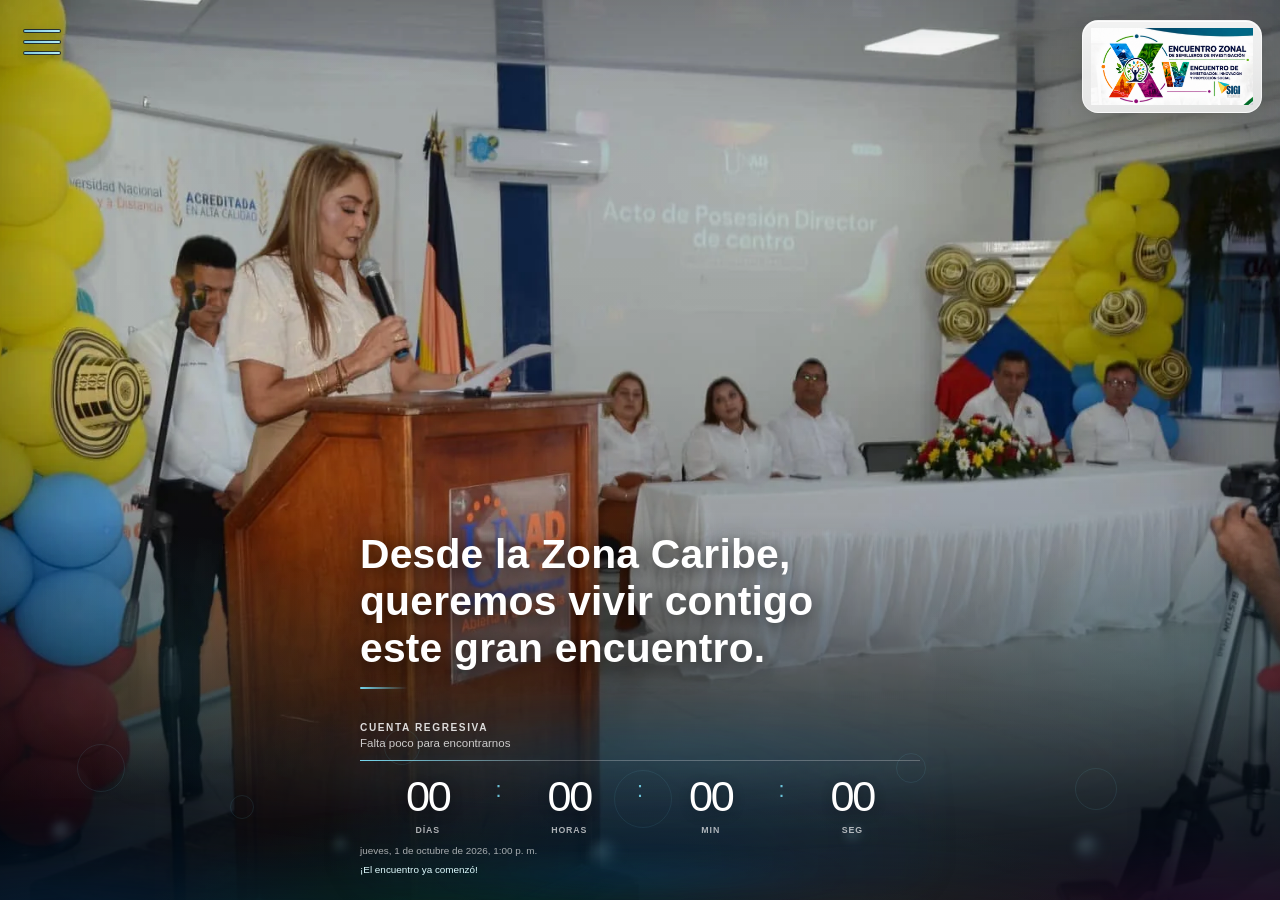
==== commit 504ce921: "Add files via upload" ====
--- a/index.html
+++ b/index.html
@@ -7,9 +7,7 @@
   <meta name="color-scheme" content="dark" />
   <meta name="description" content="Encuentro Zonal de Semilleros de Investigación - Zona Caribe" />
   <title>Zona Caribe · Encuentro de Semilleros</title>
-
-  <link rel="preload" href="./assets/hero.webp" as="image" type="image/webp" fetchpriority="high" />
-  <link rel="preload" href="./assets/evento-titulo.png" as="image" type="image/png" fetchpriority="high" />
+<link rel="preload" href="./assets/evento-titulo.png" as="image" type="image/png" fetchpriority="high" />
 
   <style>
     :root{
@@ -27,8 +25,11 @@
 
       /* Se actualiza por JS para responder bien a barras móviles */
       --vh:1vh;
-      --hero-focus-x:72%;
-      --hero-focus-y:50%;
+      --hero-focus-x:28.5%;
+      --hero-focus-y:42%;
+      --mobile-image-scale:1.3787;
+      --mobile-image-shift-x:-17.40%;
+      --mobile-image-shift-y:-5.64%;
       --safe-top:env(safe-area-inset-top,0px);
       --safe-bottom:env(safe-area-inset-bottom,0px);
       --safe-left:env(safe-area-inset-left,0px);
@@ -69,9 +70,12 @@
     }
 
     /*
-      Fondo responsive con punto focal.
-      En móvil, 72% / 50% reproduce el recorte del SVG de 402 x 874.
-      Al crecer la pantalla, object-fit:cover revela más imagen sin deformarla.
+      FOTO DE FONDO RESPONSIVE
+      ------------------------
+      En móvil vertical replica el encuadre del SVG original de 402 x 874:
+      1822 x 1205, left:-317px, top:-68px.
+      En tablet/escritorio deja de forzar ese zoom y pasa a cover para revelar
+      más fotografía sin deformarla ni perder el punto de interés.
     */
     .hero__image{
       position:absolute;
@@ -85,6 +89,21 @@
       transform:none;
       user-select:none;
       pointer-events:none;
+    }
+
+    @media (max-width:649px) and (orientation:portrait){
+      .hero__image{
+        inset:auto;
+        top:0;
+        left:0;
+        width:auto;
+        height:calc(100% * var(--mobile-image-scale));
+        max-width:none;
+        object-fit:fill;
+        object-position:left top;
+        transform:translate3d(var(--mobile-image-shift-x),var(--mobile-image-shift-y),0);
+        transform-origin:0 0;
+      }
     }
 
     .hero__shade{
@@ -634,18 +653,18 @@
     }
 
     @media (min-width:700px){
-      :root{--hero-focus-x:68%;}
+      :root{--hero-focus-x:30%;--hero-focus-y:42%;}
       .hero__content{padding-left:clamp(32px,7vw,88px);padding-right:clamp(32px,7vw,88px)}
     }
 
     @media (min-width:1100px){
-      :root{--hero-focus-x:62%;}
+      :root{--hero-focus-x:32%;--hero-focus-y:43%;}
       .hero__branding{width:min(18vw,180px)}
       .hero__content{max-width:760px;margin-left:auto;margin-right:auto}
     }
 
     @media (min-aspect-ratio:16/10) and (min-width:900px){
-      :root{--hero-focus-x:58%;}
+      :root{--hero-focus-x:34%;--hero-focus-y:43%;}
     }
 
     @media (max-width:480px){
@@ -689,7 +708,7 @@
 <body>
   <main id="app" class="app-shell">
     <section id="hero-module" class="hero" aria-labelledby="hero-phrase">
-      <img class="hero__image" src="./assets/hero.webp" alt="" width="1200" height="798" decoding="async" fetchpriority="high" />
+      <img class="hero__image" src="[data-uri]" alt="" width="1600" height="1059" decoding="async" fetchpriority="high" />
 
       <div class="hero__shade" aria-hidden="true"></div>
       <div class="hero__ambient" aria-hidden="true"></div>
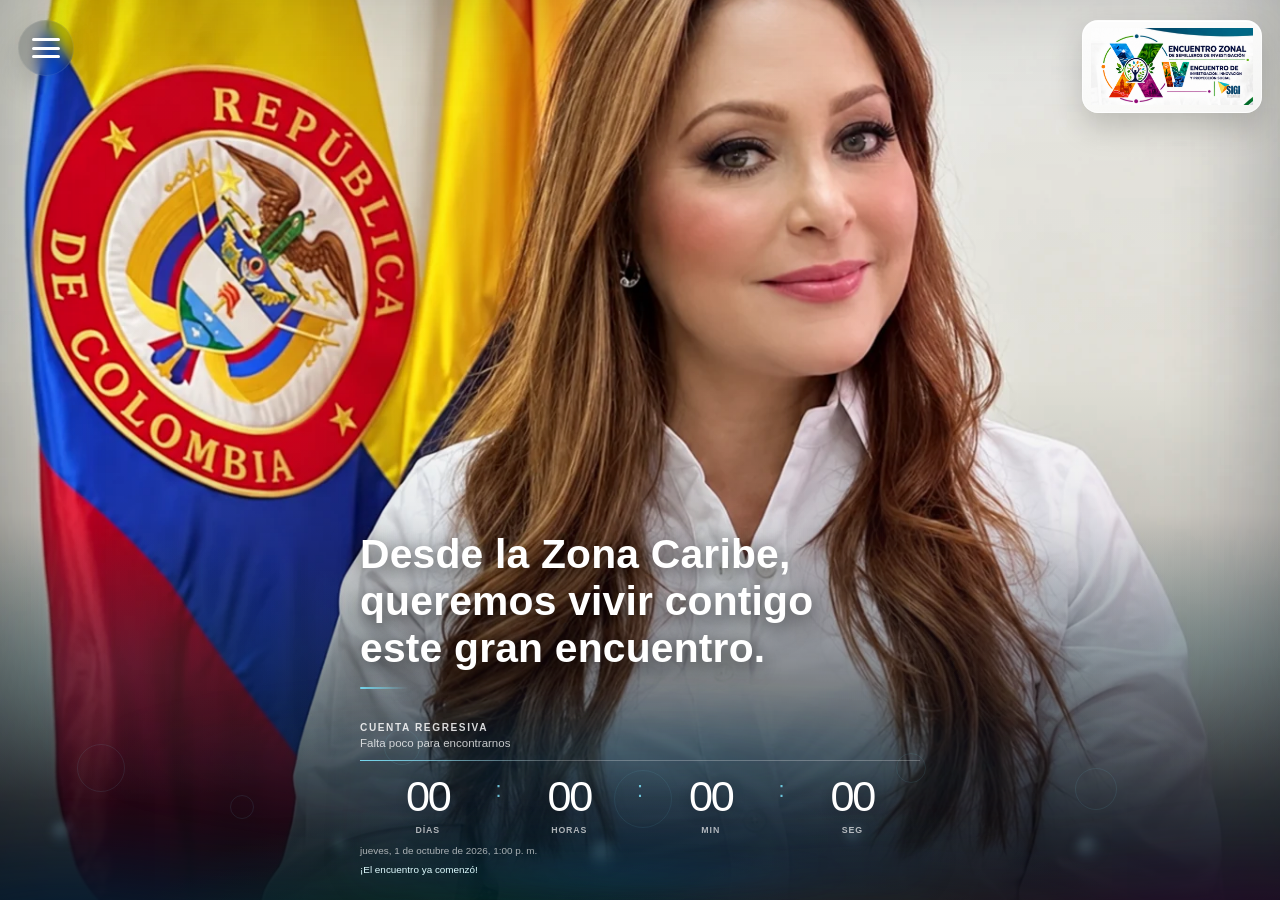
==== commit a9547c7f: "Update index.html" ====
--- a/index.html
+++ b/index.html
@@ -8,6 +8,11 @@
   <meta name="description" content="Encuentro Zonal de Semilleros de Investigación - Zona Caribe" />
   <title>Zona Caribe · Encuentro de Semilleros</title>
 <link rel="preload" href="./assets/evento-titulo.png" as="image" type="image/png" fetchpriority="high" />
+  <link rel="stylesheet" href="./css/menu.css" />
+  <link rel="stylesheet" href="./css/agenda.css" />
+  <script src="./js/menu.js" defer></script>
+  <script src="./js/agenda-data.js" defer></script>
+  <script src="./js/agenda.js" defer></script>
 
   <style>
     :root{
@@ -25,11 +30,11 @@
 
       /* Se actualiza por JS para responder bien a barras móviles */
       --vh:1vh;
-      --hero-focus-x:28.5%;
-      --hero-focus-y:42%;
-      --mobile-image-scale:1.3787;
-      --mobile-image-shift-x:-17.40%;
-      --mobile-image-shift-y:-5.64%;
+      --hero-focus-x:58.2%;
+      --hero-focus-y:49.3%;
+      --mobile-image-scale:1.014874;
+      --mobile-image-shift-x:-39.04%;
+      --mobile-image-shift-y:0%;
       --safe-top:env(safe-area-inset-top,0px);
       --safe-bottom:env(safe-area-inset-bottom,0px);
       --safe-left:env(safe-area-inset-left,0px);
@@ -72,8 +77,8 @@
     /*
       FOTO DE FONDO RESPONSIVE
       ------------------------
-      En móvil vertical replica el encuadre del SVG original de 402 x 874:
-      1822 x 1205, left:-317px, top:-68px.
+      En móvil vertical replica el encuadre indicado de 402 x 874:
+      1048 x 887, left:-409px, top:0.
       En tablet/escritorio deja de forzar ese zoom y pasa a cover para revelar
       más fotografía sin deformarla ni perder el punto de interés.
     */
@@ -653,18 +658,18 @@
     }
 
     @media (min-width:700px){
-      :root{--hero-focus-x:30%;--hero-focus-y:42%;}
+      :root{--hero-focus-x:30%;--hero-focus-y:49.3%;}
       .hero__content{padding-left:clamp(32px,7vw,88px);padding-right:clamp(32px,7vw,88px)}
     }
 
     @media (min-width:1100px){
-      :root{--hero-focus-x:32%;--hero-focus-y:43%;}
+      :root{--hero-focus-x:58.2%;--hero-focus-y:49.5%;}
       .hero__branding{width:min(18vw,180px)}
       .hero__content{max-width:760px;margin-left:auto;margin-right:auto}
     }
 
     @media (min-aspect-ratio:16/10) and (min-width:900px){
-      :root{--hero-focus-x:34%;--hero-focus-y:43%;}
+      :root{--hero-focus-x:58.2%;--hero-focus-y:49.5%;}
     }
 
     @media (max-width:480px){
@@ -708,7 +713,7 @@
 <body>
   <main id="app" class="app-shell">
     <section id="hero-module" class="hero" aria-labelledby="hero-phrase">
-      <img class="hero__image" src="[data-uri]" alt="" width="1600" height="1059" decoding="async" fetchpriority="high" />
+      <img class="hero__image" src="[data-uri]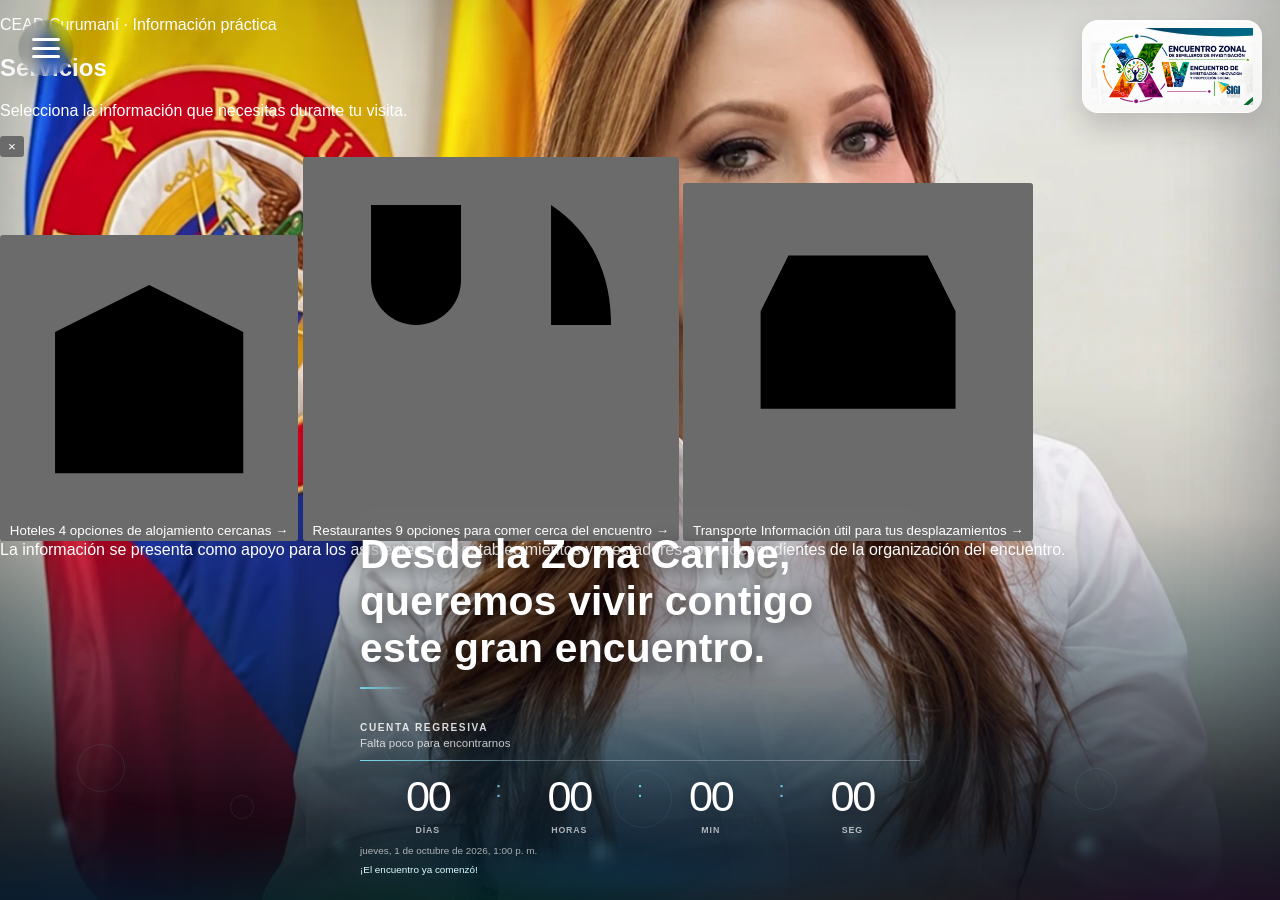
==== commit 6ac1feb6: "Add files via upload" ====
--- a/index.html
+++ b/index.html
@@ -10,6 +10,7 @@
 <link rel="preload" href="./assets/evento-titulo.png" as="image" type="image/png" fetchpriority="high" />
   <link rel="stylesheet" href="./css/menu.css" />
   <link rel="stylesheet" href="./css/agenda.css" />
+  <link rel="stylesheet" href="./css/servicios.css" />
   <script src="./js/menu.js" defer></script>
   <script src="./js/agenda-data.js" defer></script>
   <script src="./js/agenda.js" defer></script>
@@ -894,12 +895,878 @@
           </div>
         </div>
       </section>
+
+      <!-- ======================================================
+           MODULO SERVICIOS
+           Vista inicial: categorías. Hoteles se abre solo al tocar
+           el botón Hoteles; la ficha aparece al elegir un hotel.
+           ====================================================== -->
+      <section id="servicios-module" class="services-module" aria-hidden="true" aria-labelledby="services-title">
+        <div class="services-module__veil" aria-hidden="true"></div>
+
+        <div class="services-module__shell">
+          <header class="services-module__header">
+            <div>
+              <p class="services-module__eyebrow">CEAD Curumaní · Información práctica</p>
+              <h2 id="services-title" class="services-module__title">Servicios</h2>
+              <p class="services-module__lead">Selecciona la información que necesitas durante tu visita.</p>
+            </div>
+
+            <button id="services-close" class="services-module__close" type="button" aria-label="Cerrar servicios">×</button>
+          </header>
+
+          <section id="services-home" class="services-view services-home" aria-label="Categorías de servicios">
+            <div class="services-category-grid">
+              <button class="services-category" type="button" data-service-category="hoteles" style="--cat:#1677c4">
+                <span class="services-category__icon" aria-hidden="true">
+                  <svg viewBox="0 0 24 24"><path d="M4 20V8l8-4 8 4v12M8 20v-6h8v6M8 10h.01M12 10h.01M16 10h.01"/></svg>
+                </span>
+                <span class="services-category__title">Hoteles</span>
+                <span class="services-category__hint">4 opciones de alojamiento cercanas</span>
+                <span class="services-category__arrow" aria-hidden="true">→</span>
+              </button>
+
+              <button class="services-category" type="button" data-service-category="restaurantes" style="--cat:#28a10f">
+                <span class="services-category__icon" aria-hidden="true">
+                  <svg viewBox="0 0 24 24"><path d="M7 3v7M4 3v5a3 3 0 0 0 6 0V3M7 11v10M16 3v18M16 3c3 2 4 5 4 8h-4"/></svg>
+                </span>
+                <span class="services-category__title">Restaurantes</span>
+                <span class="services-category__hint">9 opciones para comer cerca del encuentro</span>
+                <span class="services-category__arrow" aria-hidden="true">→</span>
+              </button>
+
+              <button class="services-category" type="button" data-service-category="transporte" style="--cat:#d2510e">
+                <span class="services-category__icon" aria-hidden="true">
+                  <svg viewBox="0 0 24 24"><path d="M5 16h14M6 16l-1 3M18 16l1 3M7 19h.01M17 19h.01M5 16V9l2-4h10l2 4v7M6 10h12"/></svg>
+                </span>
+                <span class="services-category__title">Transporte</span>
+                <span class="services-category__hint">Información útil para tus desplazamientos</span>
+                <span class="services-category__arrow" aria-hidden="true">→</span>
+              </button>
+            </div>
+
+            <div class="services-home__note">
+              La información se presenta como apoyo para los asistentes. Los establecimientos y prestadores son independientes de la organización del encuentro.
+            </div>
+          </section>
+
+          <section id="services-hotels-panel" class="services-view services-subpanel" aria-labelledby="services-hotels-title" hidden>
+            <div class="services-subpanel__bar">
+              <button class="services-back" type="button" data-services-back aria-label="Volver a servicios">←</button>
+              <div class="services-subpanel__heading">
+                <p class="services-subpanel__eyebrow">Hospedaje cercano</p>
+                <h3 id="services-hotels-title" class="services-subpanel__title">Hoteles</h3>
+                <p class="services-subpanel__intro">Elige un hotel para ver su información.</p>
+              </div>
+            </div>
+
+            <div id="services-tabs" class="services-tabs" role="tablist" aria-label="Hoteles sugeridos"></div>
+
+            <article id="hotel-card" class="hotel-card" aria-live="polite" hidden>
+              <figure id="hotel-photo-wrap" class="hotel-card__photo">
+                <img id="hotel-photo" class="hotel-card__image" alt="" decoding="async" />
+                <span class="hotel-card__photo-light" aria-hidden="true"></span>
+                <figcaption id="hotel-photo-index" class="hotel-card__photo-badge">01 · Hotel</figcaption>
+              </figure>
+
+              <div class="hotel-card__content">
+                <h3 id="hotel-name" class="hotel-card__name"></h3>
+
+                <div class="hotel-card__meta">
+                  <div class="hotel-card__meta-block">
+                    <span class="hotel-card__meta-label">Teléfono</span>
+                    <div id="hotel-phones" class="hotel-card__chips"></div>
+                  </div>
+
+                  <div class="hotel-card__meta-block">
+                    <span class="hotel-card__meta-label">Dirección</span>
+                    <div id="hotel-address" class="hotel-address"></div>
+                  </div>
+                </div>
+
+                <aside class="hotel-card__notice" aria-label="Información sobre el alojamiento">
+                  <span class="hotel-card__notice-icon" aria-hidden="true">i</span>
+                  <p>
+                    Estas opciones fueron identificadas por su cercanía al encuentro. Los hoteles son independientes de la organización; la elección, reserva, pagos, atención y condiciones de estadía son responsabilidad del participante y del establecimiento elegido.
+                  </p>
+                </aside>
+              </div>
+            </article>
+          </section>
+
+          <section id="services-restaurants-panel" class="services-view services-subpanel services-restaurants" aria-labelledby="services-restaurants-title" hidden>
+            <div class="services-subpanel__bar">
+              <button class="services-back" type="button" data-services-back aria-label="Volver a servicios">←</button>
+              <div class="services-subpanel__heading">
+                <p class="services-subpanel__eyebrow">Comer en Curumaní</p>
+                <h3 id="services-restaurants-title" class="services-subpanel__title">Restaurantes</h3>
+                <p class="services-subpanel__intro">La selección cambia según la hora. También puedes consultar desayuno, almuerzo o cena.</p>
+              </div>
+            </div>
+
+            <div id="restaurant-now" class="restaurant-now" aria-live="polite"></div>
+            <div id="restaurant-filters" class="restaurant-filters" aria-label="Filtrar restaurantes por momento del día"></div>
+            <div id="restaurant-list" class="restaurant-list" aria-live="polite"></div>
+
+            <section id="restaurant-treats" class="restaurant-treats" aria-labelledby="restaurant-treats-title">
+              <div class="restaurant-treats__head">
+                <span class="restaurant-treats__icon" aria-hidden="true">
+                  <svg viewBox="0 0 24 24"><path d="M5 11h14v8H5v-8ZM7 11V8h10v3M9 8V5M15 8V5M9 5h.01M15 5h.01"/></svg>
+                </span>
+                <div>
+                  <p class="restaurant-treats__eyebrow">Café · Repostería</p>
+                  <h4 id="restaurant-treats-title" class="restaurant-treats__title">Antojitos</h4>
+                </div>
+              </div>
+              <div id="restaurant-treats-list" class="restaurant-treats__list"></div>
+            </section>
+
+            <div class="services-home__note restaurant-note">
+              Horarios e información suministrados como referencia para los asistentes. Cada restaurante es independiente de la organización del encuentro y puede realizar cambios en su operación.
+            </div>
+          </section>
+
+          <section id="services-placeholder" class="services-view services-placeholder" hidden>
+            <div>
+              <button class="services-back" type="button" data-services-back aria-label="Volver a servicios">←</button>
+              <div id="services-placeholder-icon" class="services-placeholder__icon" aria-hidden="true"></div>
+              <h3 id="services-placeholder-title">Servicio</h3>
+              <p id="services-placeholder-text"></p>
+            </div>
+          </section>
+        </div>
+      </section>
+
+      </section>
+
     </section>
   </main>
 
   <noscript>
     <div style="padding:20px;background:#fff;color:#000">Esta experiencia necesita JavaScript para mostrar la cuenta regresiva.</div>
   </noscript>
+
+  <!-- MÓDULO SERVICIOS: datos y lógica embebidos para evitar bloqueo MIME de archivos .txt -->
+  <script>
+/* ============================================================
+   ZONA CARIBE · DATOS DEL MÓDULO HOTELES
+   Archivo entregado como .txt por solicitud del usuario.
+   ============================================================ */
+
+window.ZC_SERVICIOS_CONFIG = {
+  hoteles: [
+    {
+      id: 'dubay',
+      nombre: 'Hotel Dubay',
+      tipo: 'Hotel',
+      telefonos: ['321 777 3572'],
+      direccion: 'Carrera 15 # 8-43',
+      accent: '#1677c4',
+      tint: '22,119,196',
+      foto: '[data-uri]'
+    },
+    {
+      id: 'posada',
+      nombre: 'Hotel La Posada Camino Real',
+      tipo: 'Hotel',
+      telefonos: ['313 574 2529', '310 685 6651'],
+      direccion: 'Diagonal 2 # 17-94',
+      accent: '#28a10f',
+      tint: '40,161,15',
+      foto: '[data-uri]'
+    },
+    {
+      id: 'mayumir',
+      nombre: 'Hotel Mayumir',
+      tipo: 'Hotel',
+      telefonos: ['321 421 4307'],
+      direccion: 'Carrera 16 # 7-44',
+      accent: '#b81180',
+      tint: '184,17,128',
+      foto: '[data-uri]'
+    },
+    {
+      id: 'jahdai',
+      nombre: 'Hotel Jahdai',
+      tipo: 'Hotel',
+      telefonos: ['310 648 9899'],
+      direccion: 'Calle 9a # 15 - 83',
+      accent: '#d2510e',
+      tint: '210,81,14',
+      foto: '[data-uri]